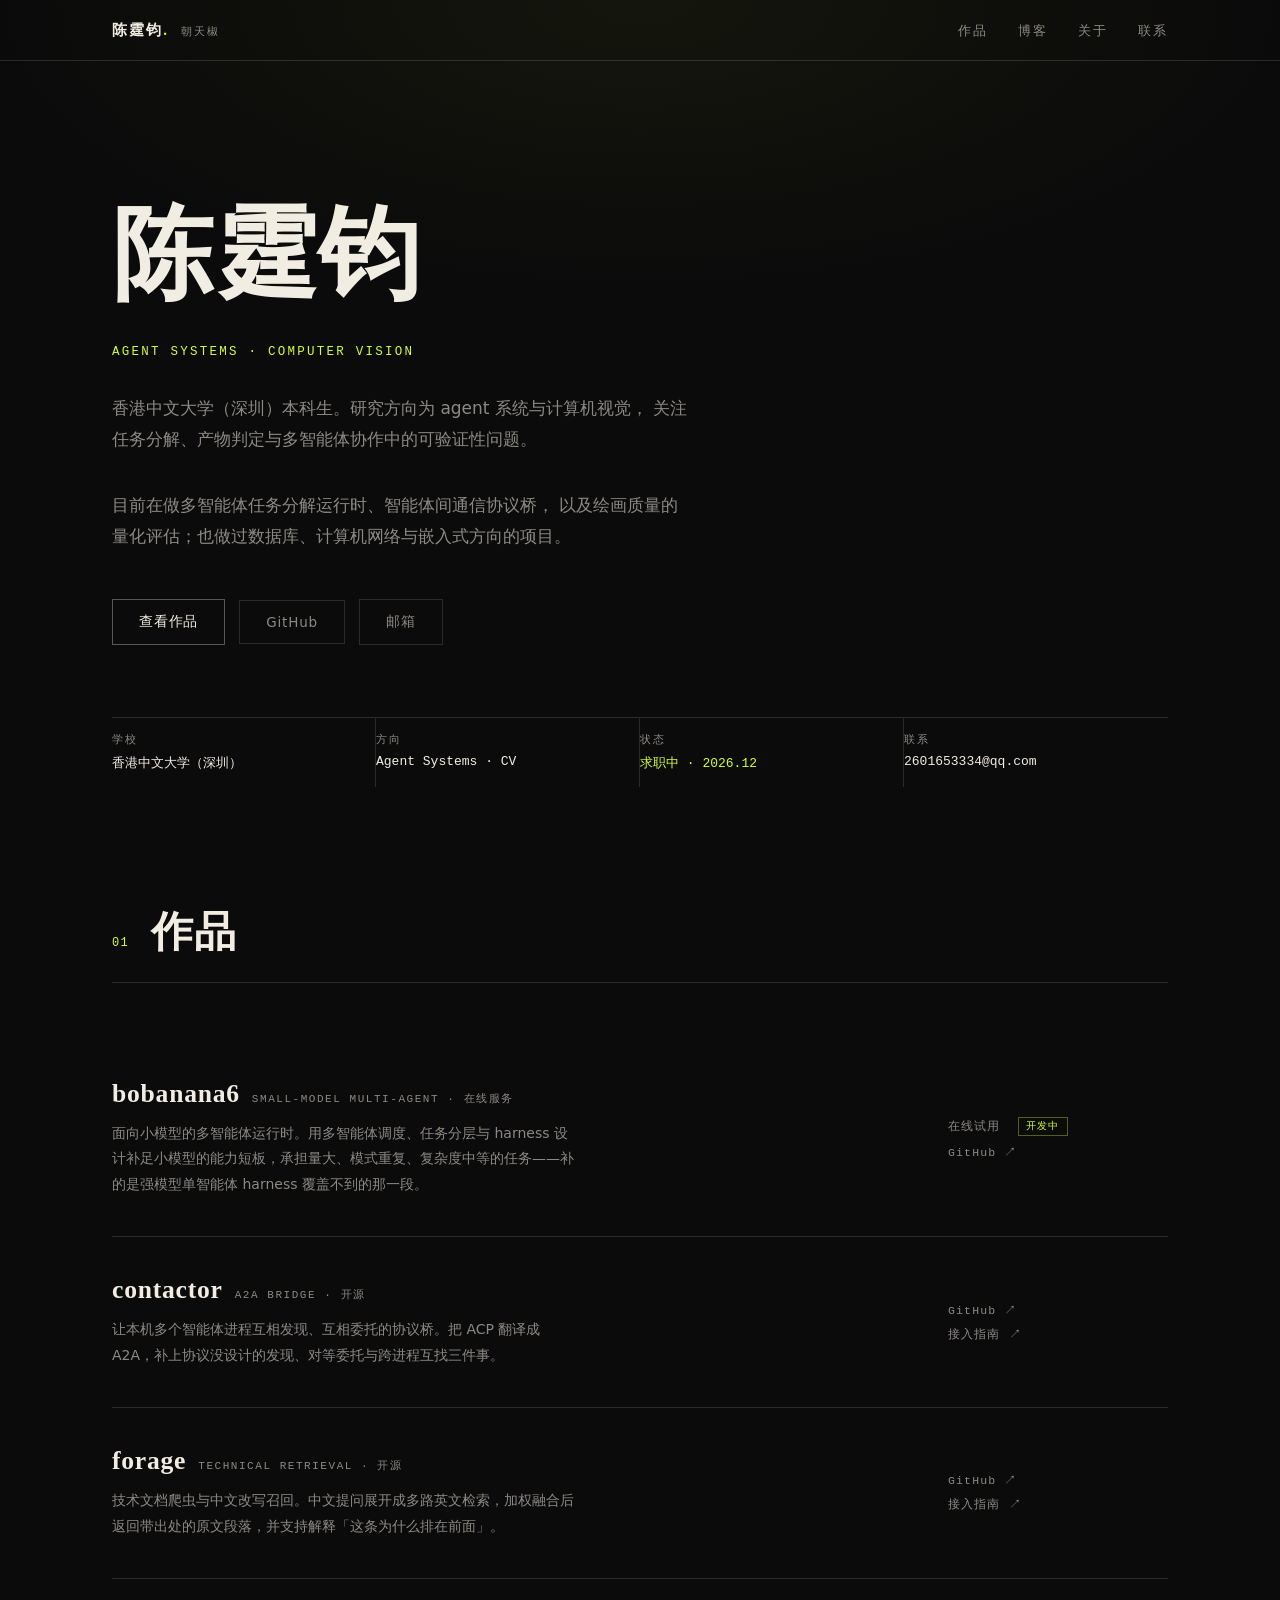
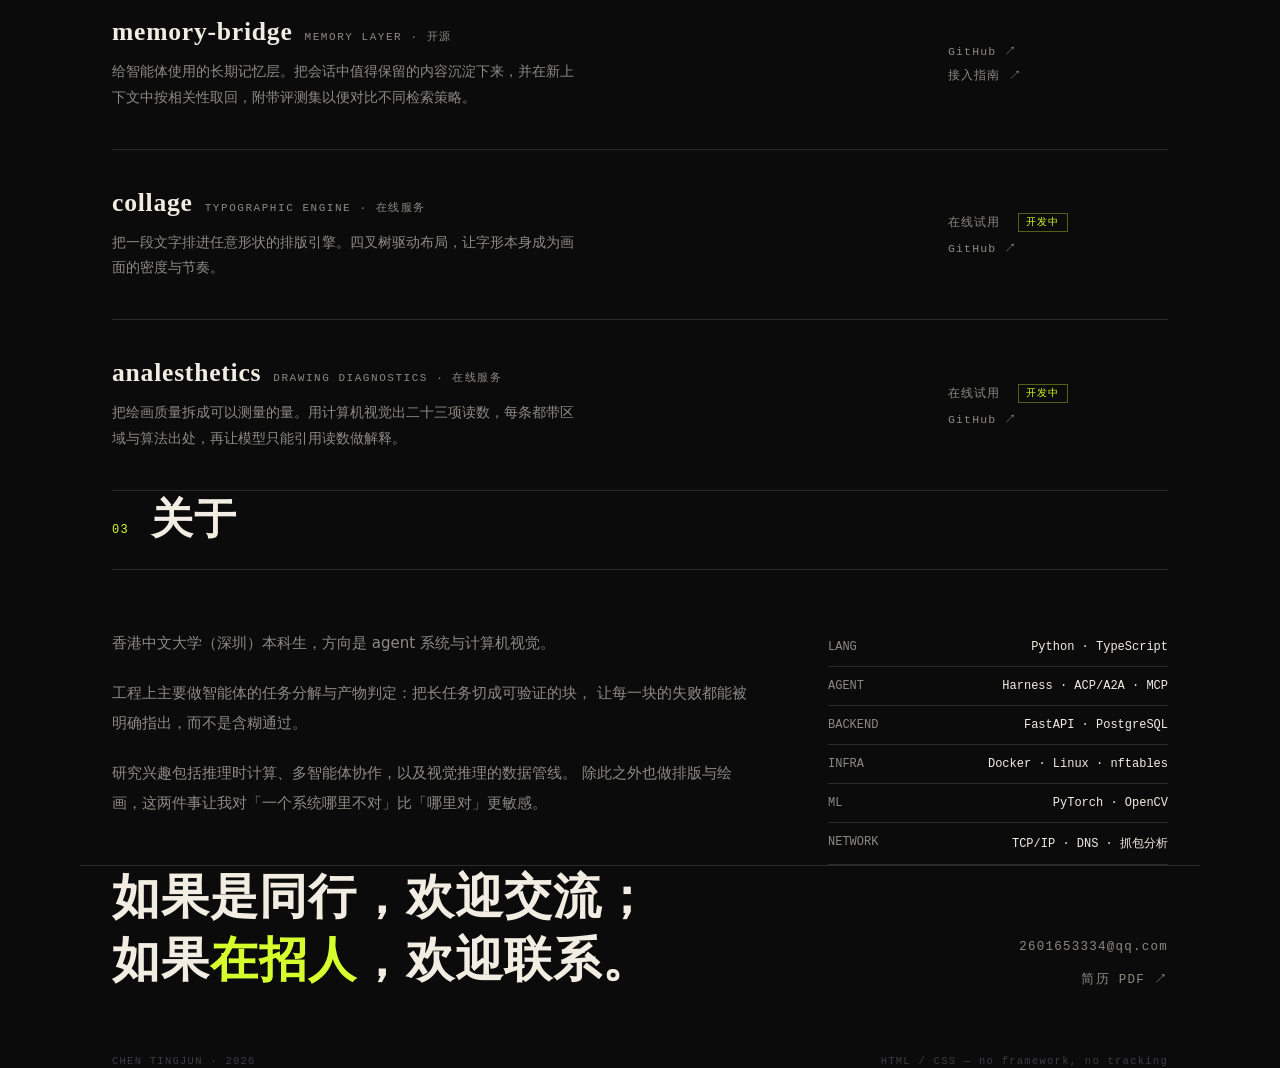
==== index.html @ 87710e42 "feat: collage and analesthetics service UIs in site style" ====
<!DOCTYPE html>
<html lang="zh-CN">
<head>
<meta charset="UTF-8">
<meta name="viewport" content="width=device-width, initial-scale=1.0">
<title>陈霆钧 — Agent Systems</title>
<meta name="description" content="把长任务切成块交给多个 agent，再逐块核对产物是否真的合格。做不到就具名失败，不静默通过。">
<meta property="og:title" content="陈霆钧 — Agent Systems">
<meta property="og:description" content="陈霆钧 — Agent Systems · Computer Vision｜香港中文大学（深圳）">
<meta property="og:type" content="website">
<style>
:root{
  --bg:#0b0b0c;
  --ink:#f2ede3;
  --dim:rgba(242,237,227,.56);
  --faint:rgba(242,237,227,.34);
  --line:rgba(242,237,227,.14);
  --acid:#d6ff2e;
  --serif:"Songti SC","Noto Serif CJK SC","Source Han Serif SC","SimSun",serif;
  --sans:"PingFang SC","HarmonyOS Sans SC","MiSans","Microsoft YaHei",system-ui,sans-serif;
  --mono:ui-monospace,"SF Mono","JetBrains Mono",Menlo,Consolas,monospace;
}
*{margin:0;padding:0;box-sizing:border-box}
html{scroll-behavior:smooth}
body{background:var(--bg);color:var(--ink);font-family:var(--sans);
     -webkit-font-smoothing:antialiased;overflow-x:hidden}
body::before{content:"";position:fixed;inset:0;pointer-events:none;z-index:99;
  background:radial-gradient(ellipse 80% 50% at 50% 0%,rgba(214,255,46,.05),transparent 70%)}
.wrap{max-width:1120px;margin:0 auto;padding:0 32px}
::selection{background:var(--acid);color:#0b0b0c}

/* ── reveal ───────────────────────────── */
.reveal{opacity:1;transform:none}
html.js .reveal{opacity:0;transform:translateY(26px);transition:opacity .9s ease,transform .9s ease}
html.js .reveal.on{opacity:1;transform:none}
.reveal.d1{transition-delay:.12s}
.reveal.d2{transition-delay:.24s}
.reveal.d3{transition-delay:.36s}

/* ── nav ──────────────────────────────── */
nav{position:sticky;top:0;z-index:50;background:rgba(11,11,12,.78);
    backdrop-filter:blur(16px);border-bottom:1px solid var(--line)}
nav .wrap{display:flex;justify-content:space-between;align-items:center;height:60px}
.brand{font-family:var(--serif);font-weight:900;font-size:15px;letter-spacing:.14em}
.brand i{font-style:normal;color:var(--acid)}
.brand small{font-family:var(--mono);font-weight:400;font-size:10.5px;
             letter-spacing:.16em;color:var(--dim);margin-left:12px}
nav ul{display:flex;gap:30px;list-style:none}
nav a{font-size:12.5px;letter-spacing:.16em;color:var(--dim);text-decoration:none;
      transition:color .25s}
nav a:hover{color:var(--ink)}

/* ── hero ─────────────────────────────── */
.hero{padding-top:15vh;padding-bottom:13vh;position:relative}
h1{font-family:var(--serif);font-weight:900;
   font-size:clamp(2.6rem,7.6vw,6rem);line-height:1.16;letter-spacing:.01em}
h1 em{font-style:normal;color:var(--acid)}
.hero-role{font-family:var(--mono);font-size:12.5px;letter-spacing:.18em;
           text-transform:uppercase;color:var(--acid);margin-top:30px}
.hero h1{font-size:clamp(3rem,8vw,6.4rem)}

h1 .mono{font-family:var(--mono);font-weight:700;letter-spacing:-.02em;font-size:.86em}
.hero-sub{margin-top:34px;max-width:34em;color:var(--dim);
          font-size:clamp(15px,1.4vw,17px);line-height:1.85}
.hero-sub code{font-family:var(--mono);color:var(--ink);font-size:.92em}
.cta-row{display:flex;gap:14px;flex-wrap:wrap;margin-top:46px;align-items:center}
.btn{display:inline-flex;align-items:center;gap:8px;padding:13px 26px;
     font-size:13.5px;letter-spacing:.06em;text-decoration:none;
     border:1px solid var(--faint);color:var(--ink);transition:all .28s}
.btn:hover{background:var(--acid);color:#0b0b0c;border-color:var(--acid)}
.btn.ghost{border-color:var(--line);color:var(--dim)}
.btn.ghost:hover{background:transparent;color:var(--ink);border-color:var(--faint)}

/* ── meta strip ───────────────────────── */
.meta{margin-top:72px;display:flex;flex-wrap:wrap;border-top:1px solid var(--line)}
.meta div{flex:1 1 140px;padding:15px 0;border-right:1px solid var(--line)}
.meta div:last-child{border-right:none}
.meta dt{font-size:10.5px;letter-spacing:.18em;color:var(--dim)}
.meta dd{font-family:var(--mono);font-size:13px;margin-top:7px;color:var(--ink)}

/* ── section ──────────────────────────── */
section{padding-top:12vh;padding-bottom:12vh}
.sec-head{display:flex;align-items:baseline;gap:22px;margin-bottom:58px;
          border-bottom:1px solid var(--line);padding-bottom:22px}
.sec-title{font-family:var(--serif);font-weight:900;
           font-size:clamp(1.7rem,3.6vw,2.6rem);letter-spacing:.03em}
.sec-idx{font-family:var(--mono);font-size:12px;color:var(--acid);letter-spacing:.1em}

/* ── work list ────────────────────────── */
.item{display:grid;grid-template-columns:1fr 220px;gap:36px;
      padding:38px 0;border-bottom:1px solid var(--line);
      text-decoration:none;color:inherit;transition:padding-left .3s,border-color .3s}
.item:hover{padding-left:14px;border-color:var(--faint)}
.item h3{font-family:var(--serif);font-weight:700;
         font-size:clamp(1.25rem,2.2vw,1.6rem);letter-spacing:.03em;margin-bottom:12px}
.item h3 small{font-family:var(--mono);font-size:11px;color:var(--dim);
               letter-spacing:.14em;margin-left:12px;font-weight:400}
.item p{font-size:14px;line-height:1.85;color:var(--dim);max-width:52ch}
.links{display:flex;flex-direction:column;gap:9px;justify-content:center}
.links a{font-family:var(--mono);font-size:11.5px;letter-spacing:.1em;
         color:var(--dim);text-decoration:none;transition:color .22s}
.links a:hover{color:var(--acid)}

/* ── method ───────────────────────────── */
.method{display:grid;grid-template-columns:repeat(3,1fr);gap:0;
        border-top:1px solid var(--line)}
.step{padding:38px 30px 38px 0;border-right:1px solid var(--line)}
.step:last-child{border-right:none}
.step-n{font-family:var(--mono);font-size:11px;color:var(--acid);
        letter-spacing:.16em;margin-bottom:18px}
.step h3{font-family:var(--serif);font-weight:700;font-size:clamp(1.1rem,1.9vw,1.4rem);
         letter-spacing:.04em;margin-bottom:12px}
.step p{font-size:13.5px;line-height:1.8;color:var(--dim)}

/* ── about ────────────────────────────── */
.about{display:grid;grid-template-columns:1fr 340px;gap:72px}
.about p{font-size:15px;line-height:2;color:var(--dim)}
.about p+p{margin-top:20px}
.about strong{color:var(--ink);font-weight:500}
.stack{list-style:none;font-family:var(--mono);font-size:12px}
.stack li{display:flex;justify-content:space-between;padding:12px 0;
          border-bottom:1px solid var(--line);color:var(--dim)}
.stack li span:last-child{color:var(--ink)}

/* ── footer ───────────────────────────── */
footer{padding-top:13vh;padding-bottom:9vh;border-top:1px solid var(--line)}
.foot{display:flex;justify-content:space-between;flex-wrap:wrap;gap:40px;align-items:flex-end}
.foot h2{font-family:var(--serif);font-weight:900;
         font-size:clamp(1.7rem,4vw,3rem);line-height:1.3;letter-spacing:.02em}
.foot h2 em{font-style:normal;color:var(--acid)}
.flinks{display:flex;flex-direction:column;gap:14px;align-items:flex-end}
.flinks a{font-family:var(--mono);font-size:12.5px;letter-spacing:.1em;color:var(--dim);
          text-decoration:none;border-bottom:1px solid transparent;padding-bottom:2px;
          transition:all .25s}
.flinks a:hover{color:var(--acid);border-color:var(--acid)}
.colophon{margin-top:64px;font-family:var(--mono);font-size:10.5px;color:#3d3d42;
          letter-spacing:.12em;display:flex;justify-content:space-between;
          flex-wrap:wrap;gap:14px}

@media(max-width:880px){
  section{padding-top:9vh;padding-bottom:9vh}
  .hero{padding-top:11vh;padding-bottom:9vh}
  .reveal{transition-duration:.55s}
  .item{grid-template-columns:1fr;gap:20px}
  .links{flex-direction:row;gap:22px}
  .method{grid-template-columns:1fr}
  .step{border-right:none;border-bottom:1px solid var(--line);padding-right:0}
  .about{grid-template-columns:1fr;gap:44px}
  .meta div{flex:1 1 100%;border-right:none;border-bottom:1px solid var(--line)}
  .foot{flex-direction:column;align-items:flex-start}
  .flinks{align-items:flex-start}
}
@media(prefers-reduced-motion:reduce){
  .reveal{opacity:1;transform:none;transition:none}
  html{scroll-behavior:auto}
}

.badge{display:inline-block;font-family:var(--mono);font-size:9.5px;
       letter-spacing:.14em;color:var(--acid);border:1px solid rgba(214,255,46,.35);
       padding:2px 7px;margin-left:9px;vertical-align:middle;white-space:nowrap}
.wipbar{border:1px solid rgba(214,255,46,.28);
        background:rgba(214,255,46,.05);
        padding:14px 20px;margin:0 auto 0;max-width:800px;
        font-family:var(--mono);font-size:11.5px;letter-spacing:.08em;
        color:rgba(242,237,227,.7);text-align:center}
.wipbar b{color:var(--acid);font-weight:400}


.item h3 a{color:inherit;text-decoration:none}
.item{cursor:pointer}
</style>
<script>document.documentElement.classList.add("js");</script>
</head>
<body>

<nav>
  <div class="wrap">
    <div class="brand">陈霆钧<i>.</i><small>朝天椒</small></div>
    <ul>
      <li><a href="#work">作品</a></li>
      
      <li><a href="blog.html">博客</a></li>
      <li><a href="#about">关于</a></li>
      <li><a href="#contact">联系</a></li>
    </ul>
  </div>
</nav>

<header class="hero wrap">
  <h1 class="reveal on">陈霆钧</h1>
  <p class="hero-role reveal d1">Agent Systems · Computer Vision</p>
  <p class="hero-sub reveal d1">
    香港中文大学（深圳）本科生。研究方向为 agent 系统与计算机视觉，
    关注任务分解、产物判定与多智能体协作中的可验证性问题。
  </p>
  <p class="hero-sub reveal d1">
    目前在做多智能体任务分解运行时、智能体间通信协议桥，
    以及绘画质量的量化评估；也做过数据库、计算机网络与嵌入式方向的项目。
  </p>
  <div class="cta-row reveal d2">
    <a class="btn" href="#work">查看作品</a>
    <a class="btn ghost" href="https://github.com/ProfYangShengXu/bobanana6">GitHub</a>
    <a class="btn ghost" href="mailto:2601653334@qq.com">邮箱</a>
  </div>
  <dl class="meta reveal d3">
    <div><dt>学校</dt><dd>香港中文大学（深圳）</dd></div>
    <div><dt>方向</dt><dd>Agent Systems · CV</dd></div>
    <div><dt>状态</dt><dd style="color:var(--acid)">求职中 · 2026.12</dd></div>
    <div><dt>联系</dt><dd>2601653334@qq.com</dd></div>
  </dl>
</header>

<section id="work" class="wrap">
  <div class="sec-head reveal">
    <span class="sec-idx">01</span>
    <h2 class="sec-title">作品</h2>
  </div>

  <div class="work">
  <div class="item reveal" data-page="bb6.html">
    <div>
      <h3><a href="bb6.html">bobanana6</a><small>SMALL-MODEL MULTI-AGENT · 在线服务</small></h3>
      <p>面向小模型的多智能体运行时。用多智能体调度、任务分层与 harness 设计补足小模型的能力短板，承担量大、模式重复、复杂度中等的任务——补的是强模型单智能体 harness 覆盖不到的那一段。</p>
    </div>
    <div class="links">
      <a href="bb6-app.html">在线试用 <span class="badge">开发中</span></a>
      <a href="https://github.com/ProfYangShengXu/bobanana6">GitHub ↗</a>
    </div>
  </div>

  <div class="item reveal" data-page="contactor.html">
    <div>
      <h3><a href="contactor.html">contactor</a><small>A2A BRIDGE · 开源</small></h3>
      <p>让本机多个智能体进程互相发现、互相委托的协议桥。把 ACP 翻译成 A2A，补上协议没设计的发现、对等委托与跨进程互找三件事。</p>
    </div>
    <div class="links">
      <a href="https://github.com/ProfYangShengXu/contactor">GitHub ↗</a>
      <a href="contactor.html">接入指南 ↗</a>
    </div>
  </div>

  <div class="item reveal" data-page="forage.html">
    <div>
      <h3><a href="forage.html">forage</a><small>TECHNICAL RETRIEVAL · 开源</small></h3>
      <p>技术文档爬虫与中文改写召回。中文提问展开成多路英文检索，加权融合后返回带出处的原文段落，并支持解释「这条为什么排在前面」。</p>
    </div>
    <div class="links">
      <a href="https://github.com/ProfYangShengXu/forage">GitHub ↗</a>
      <a href="forage.html">接入指南 ↗</a>
    </div>
  </div>

  <div class="item reveal" data-page="memory-bridge.html">
    <div>
      <h3><a href="memory-bridge.html">memory-bridge</a><small>MEMORY LAYER · 开源</small></h3>
      <p>给智能体使用的长期记忆层。把会话中值得保留的内容沉淀下来，并在新上下文中按相关性取回，附带评测集以便对比不同检索策略。</p>
    </div>
    <div class="links">
      <a href="https://github.com/ProfYangShengXu/memory-bridge">GitHub ↗</a>
      <a href="memory-bridge.html">接入指南 ↗</a>
    </div>
  </div>

  <div class="item reveal" data-page="collage.html">
    <div>
      <h3><a href="collage.html">collage</a><small>TYPOGRAPHIC ENGINE · 在线服务</small></h3>
      <p>把一段文字排进任意形状的排版引擎。四叉树驱动布局，让字形本身成为画面的密度与节奏。</p>
    </div>
    <div class="links">
      <a href="collage-app.html">在线试用 <span class="badge">开发中</span></a>
      <a href="https://github.com/ProfYangShengXu/collage">GitHub ↗</a>
    </div>
  </div>

  <div class="item reveal" data-page="analesthetics.html">
    <div>
      <h3><a href="analesthetics.html">analesthetics</a><small>DRAWING DIAGNOSTICS · 在线服务</small></h3>
      <p>把绘画质量拆成可以测量的量。用计算机视觉出二十三项读数，每条都带区域与算法出处，再让模型只能引用读数做解释。</p>
    </div>
    <div class="links">
      <a href="analesthetics-app.html">在线试用 <span class="badge">开发中</span></a>
      <a href="https://github.com/ProfYangShengXu/analesthetics">GitHub ↗</a>
    </div>
  </div>
  </div>
</section>

<section id="about" class="wrap">
  <div class="sec-head reveal">
    <span class="sec-idx">03</span>
    <h2 class="sec-title">关于</h2>
  </div>
  <div class="about">
    <div class="reveal d1">
      <p>香港中文大学（深圳）本科生，方向是 agent 系统与计算机视觉。</p>
      <p>工程上主要做智能体的任务分解与产物判定：把长任务切成可验证的块，
         让每一块的失败都能被明确指出，而不是含糊通过。</p>
      <p>研究兴趣包括推理时计算、多智能体协作，以及视觉推理的数据管线。
         除此之外也做排版与绘画，这两件事让我对「一个系统哪里不对」比「哪里对」更敏感。</p>
    </div>
    <ul class="stack reveal d2">
      <li><span>LANG</span><span>Python · TypeScript</span></li>
      <li><span>AGENT</span><span>Harness · ACP/A2A · MCP</span></li>
      <li><span>BACKEND</span><span>FastAPI · PostgreSQL</span></li>
      <li><span>INFRA</span><span>Docker · Linux · nftables</span></li>
      <li><span>ML</span><span>PyTorch · OpenCV</span></li>
      <li><span>NETWORK</span><span>TCP/IP · DNS · 抓包分析</span></li>
    </ul>
  </div>
</section>

<footer id="contact" class="wrap">
    <div class="foot reveal">
    <h2>如果是同行，欢迎交流；<br>如果<em>在招人</em>，欢迎联系。</h2>
    <div class="flinks">
      <a href="mailto:2601653334@qq.com">2601653334@qq.com</a>
      <a href="#">简历 PDF ↗</a>
    </div>
  </div>
  <div class="colophon">
    <span>CHEN TINGJUN · 2026</span>
    <span>HTML / CSS — no framework, no tracking</span>
  </div>
</footer>

<script>
(function(){
  document.documentElement.classList.add('js');
  var els=[].slice.call(document.querySelectorAll('.reveal'));
  function showAll(){ els.forEach(function(e){e.classList.add('on')}); }
  if(!('IntersectionObserver' in window)){ showAll(); return; }
  var io=new IntersectionObserver(function(en){
    en.forEach(function(e){ if(e.isIntersecting){ e.target.classList.add('on'); io.unobserve(e.target);} });
  },{threshold:0.05,rootMargin:'0px 0px -2% 0px'});
  els.forEach(function(e){ io.observe(e) });
  setTimeout(showAll, 1500);
})();
</script>


<script>
document.querySelectorAll('.item[data-page]').forEach(function(el){
  el.addEventListener('click', function(ev){
    if(ev.target.closest('a')) return;      // 点到卡片里的链接时，走链接自己
    location.href = el.dataset.page;
  });
});
</script>

</body>
</html>
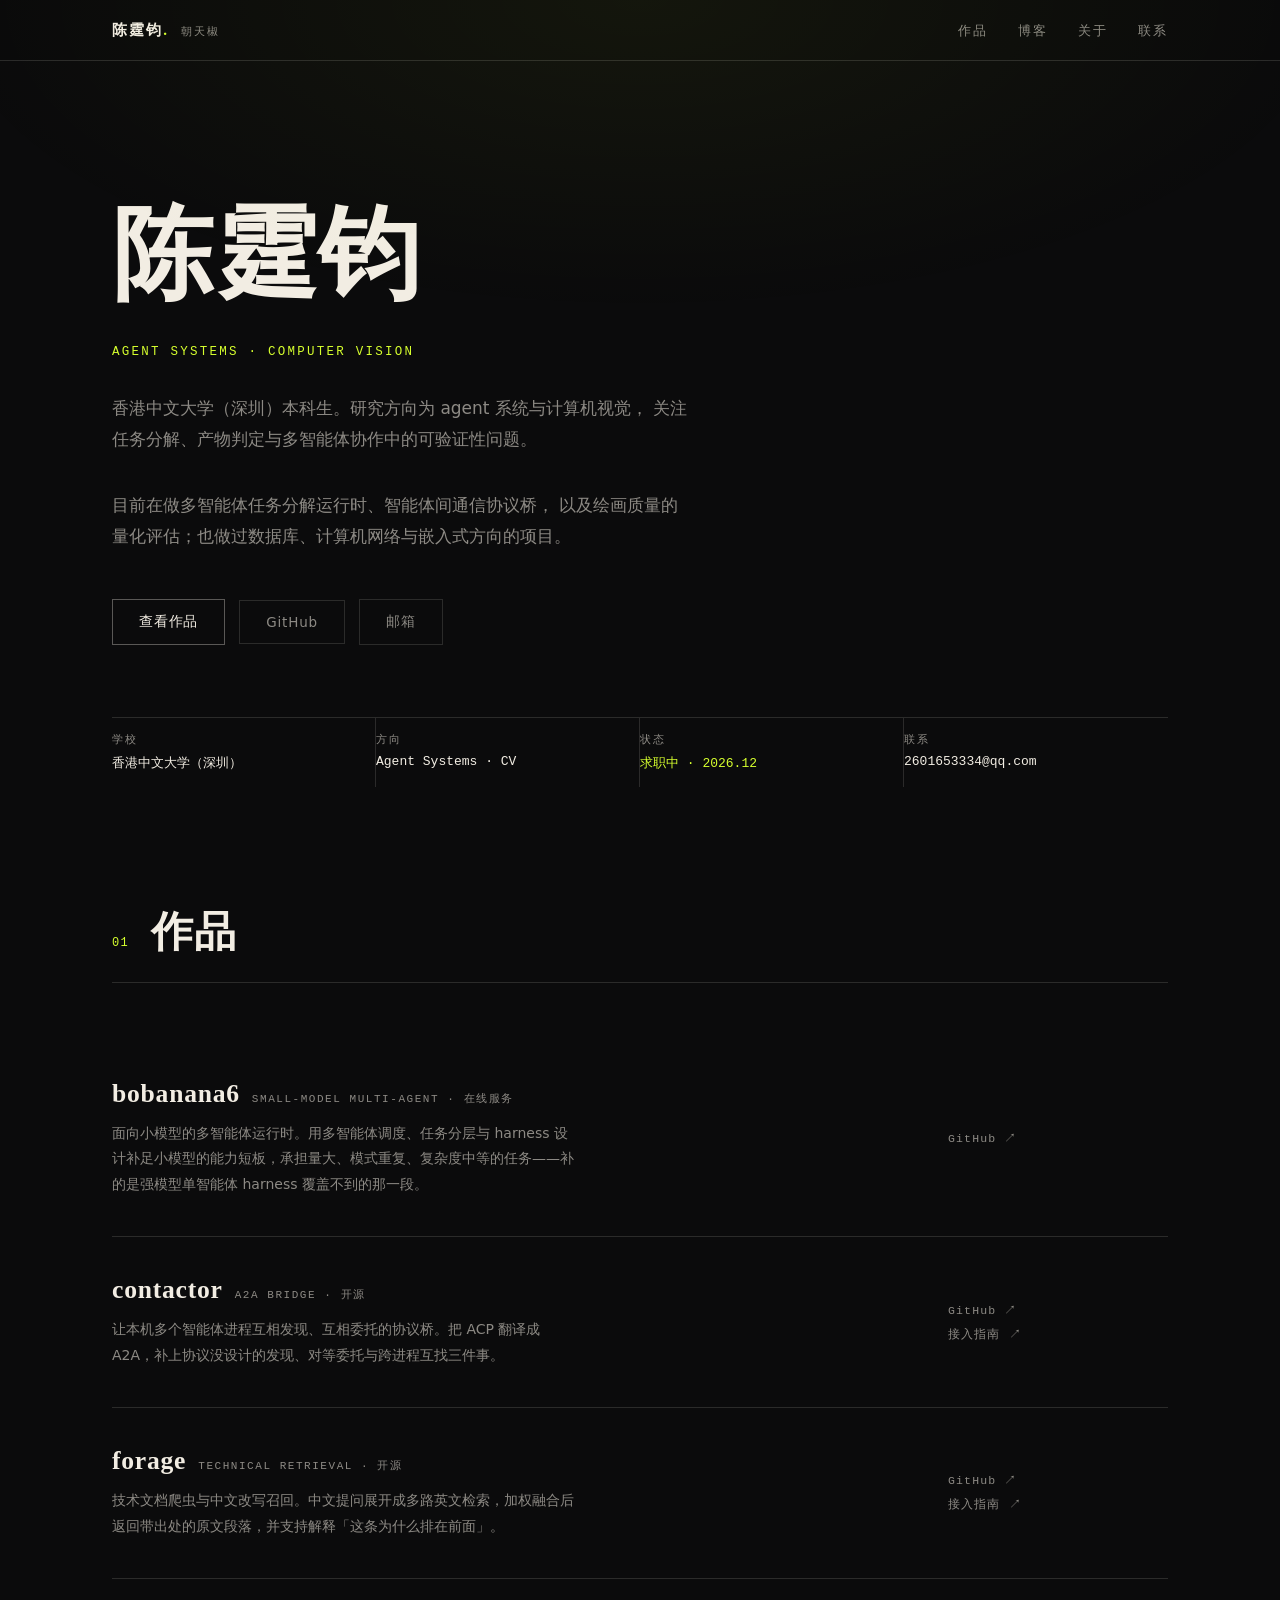
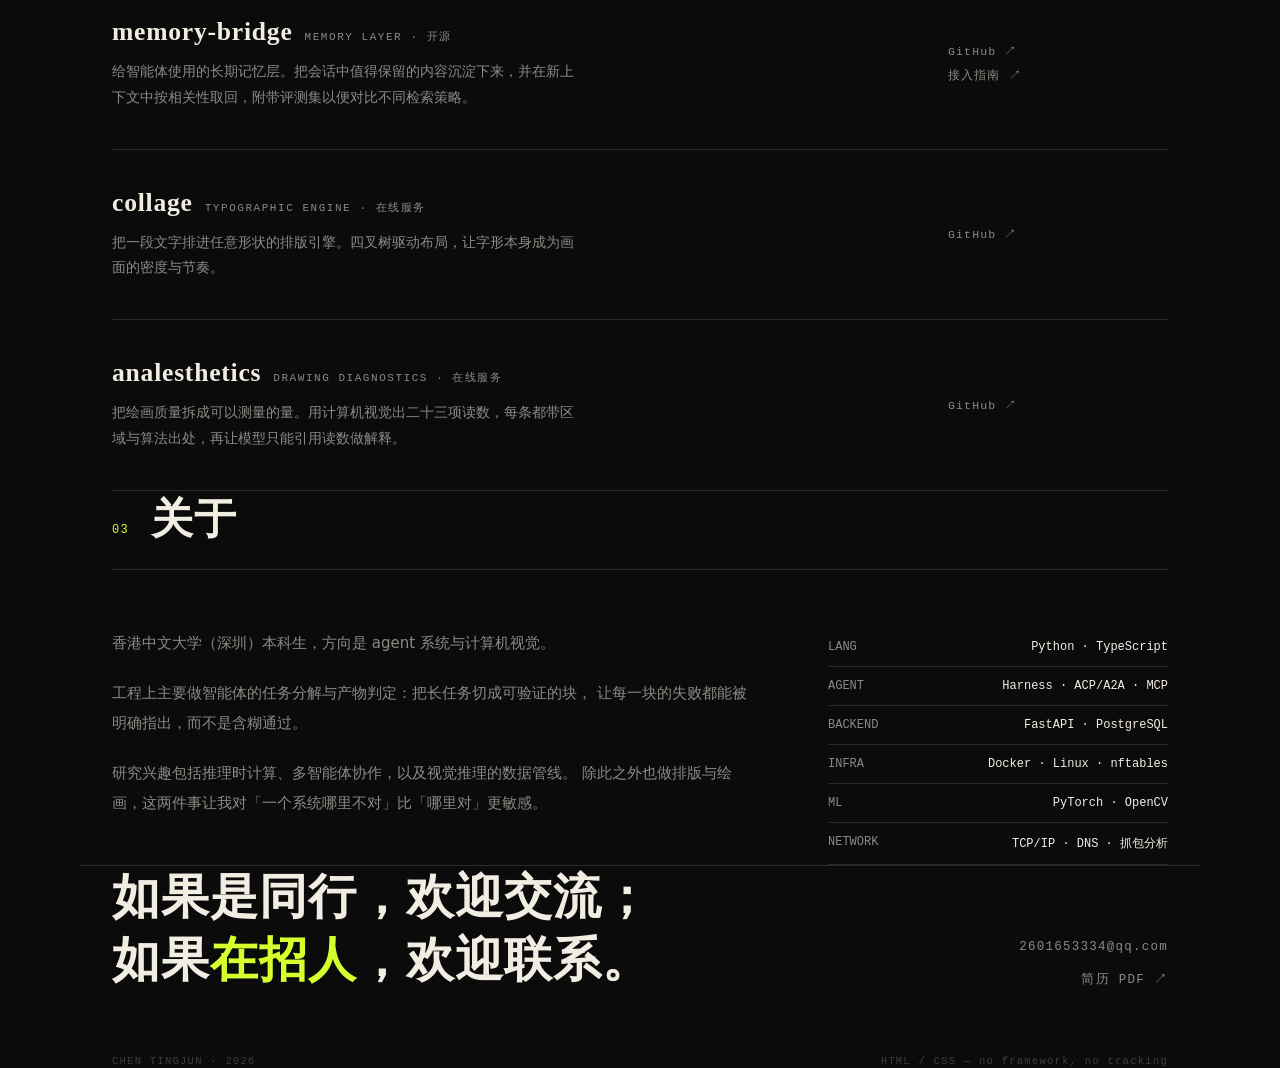
==== commit 5c6a7d62: "revert: no service behind them -> pull all mock service pages from live" ====
--- a/index.html
+++ b/index.html
@@ -223,7 +223,7 @@
       <p>面向小模型的多智能体运行时。用多智能体调度、任务分层与 harness 设计补足小模型的能力短板，承担量大、模式重复、复杂度中等的任务——补的是强模型单智能体 harness 覆盖不到的那一段。</p>
     </div>
     <div class="links">
-      <a href="bb6-app.html">在线试用 <span class="badge">开发中</span></a>
+      
       <a href="https://github.com/ProfYangShengXu/bobanana6">GitHub ↗</a>
     </div>
   </div>
@@ -267,7 +267,7 @@
       <p>把一段文字排进任意形状的排版引擎。四叉树驱动布局，让字形本身成为画面的密度与节奏。</p>
     </div>
     <div class="links">
-      <a href="collage-app.html">在线试用 <span class="badge">开发中</span></a>
+      
       <a href="https://github.com/ProfYangShengXu/collage">GitHub ↗</a>
     </div>
   </div>
@@ -278,7 +278,7 @@
       <p>把绘画质量拆成可以测量的量。用计算机视觉出二十三项读数，每条都带区域与算法出处，再让模型只能引用读数做解释。</p>
     </div>
     <div class="links">
-      <a href="analesthetics-app.html">在线试用 <span class="badge">开发中</span></a>
+      
       <a href="https://github.com/ProfYangShengXu/analesthetics">GitHub ↗</a>
     </div>
   </div>
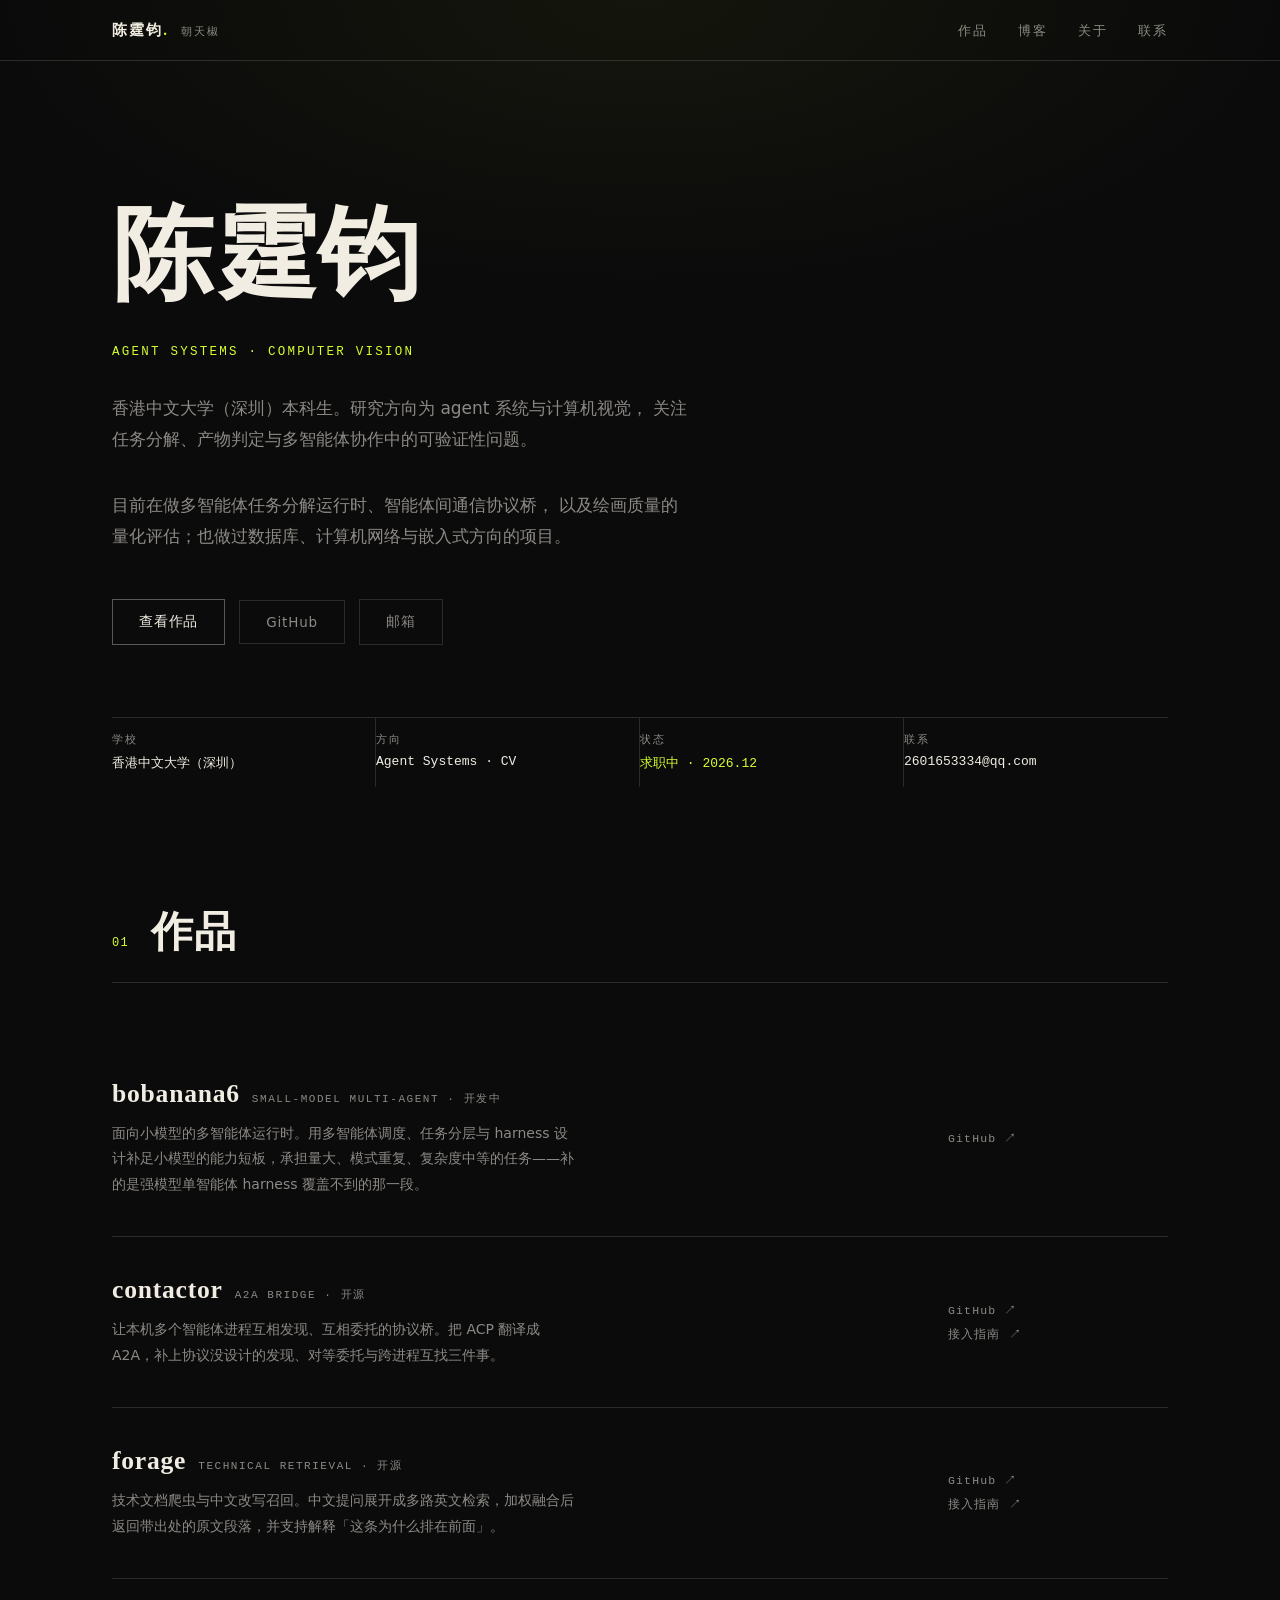
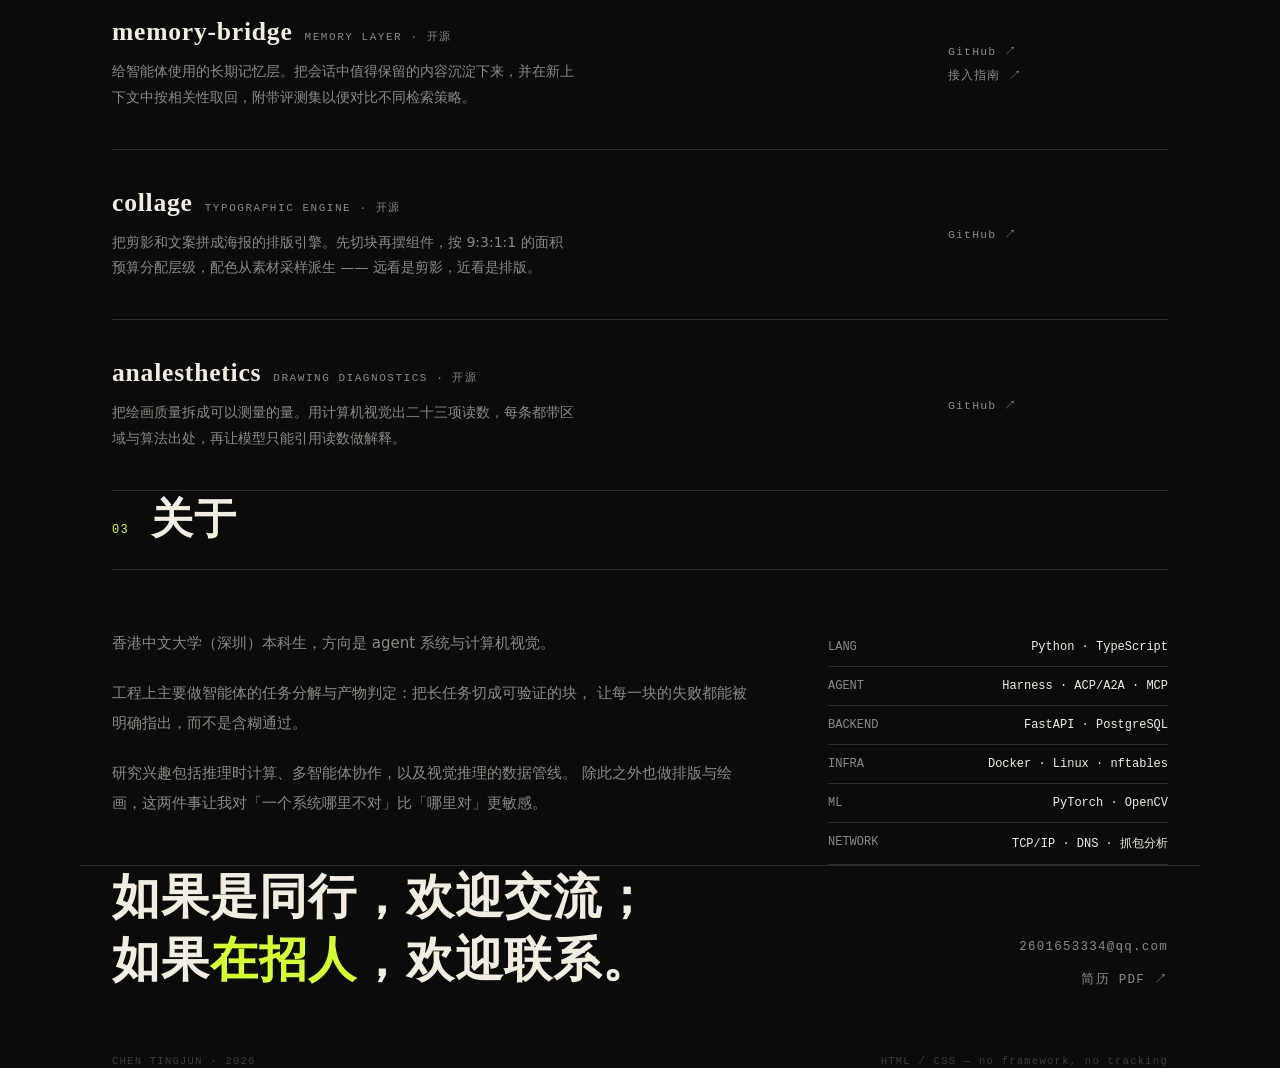
==== commit f0f787b2: "fix(collage): rewrite from actual repo; real outputs; drop false 'online service' claims" ====
--- a/index.html
+++ b/index.html
@@ -219,7 +219,7 @@
   <div class="work">
   <div class="item reveal" data-page="bb6.html">
     <div>
-      <h3><a href="bb6.html">bobanana6</a><small>SMALL-MODEL MULTI-AGENT · 在线服务</small></h3>
+      <h3><a href="bb6.html">bobanana6</a><small>SMALL-MODEL MULTI-AGENT · 开发中</small></h3>
       <p>面向小模型的多智能体运行时。用多智能体调度、任务分层与 harness 设计补足小模型的能力短板，承担量大、模式重复、复杂度中等的任务——补的是强模型单智能体 harness 覆盖不到的那一段。</p>
     </div>
     <div class="links">
@@ -263,8 +263,8 @@
 
   <div class="item reveal" data-page="collage.html">
     <div>
-      <h3><a href="collage.html">collage</a><small>TYPOGRAPHIC ENGINE · 在线服务</small></h3>
-      <p>把一段文字排进任意形状的排版引擎。四叉树驱动布局，让字形本身成为画面的密度与节奏。</p>
+      <h3><a href="collage.html">collage</a><small>TYPOGRAPHIC ENGINE · 开源</small></h3>
+      <p>把剪影和文案拼成海报的排版引擎。先切块再摆组件，按 9:3:1:1 的面积预算分配层级，配色从素材采样派生 —— 远看是剪影，近看是排版。</p>
     </div>
     <div class="links">
       
@@ -274,7 +274,7 @@
 
   <div class="item reveal" data-page="analesthetics.html">
     <div>
-      <h3><a href="analesthetics.html">analesthetics</a><small>DRAWING DIAGNOSTICS · 在线服务</small></h3>
+      <h3><a href="analesthetics.html">analesthetics</a><small>DRAWING DIAGNOSTICS · 开源</small></h3>
       <p>把绘画质量拆成可以测量的量。用计算机视觉出二十三项读数，每条都带区域与算法出处，再让模型只能引用读数做解释。</p>
     </div>
     <div class="links">
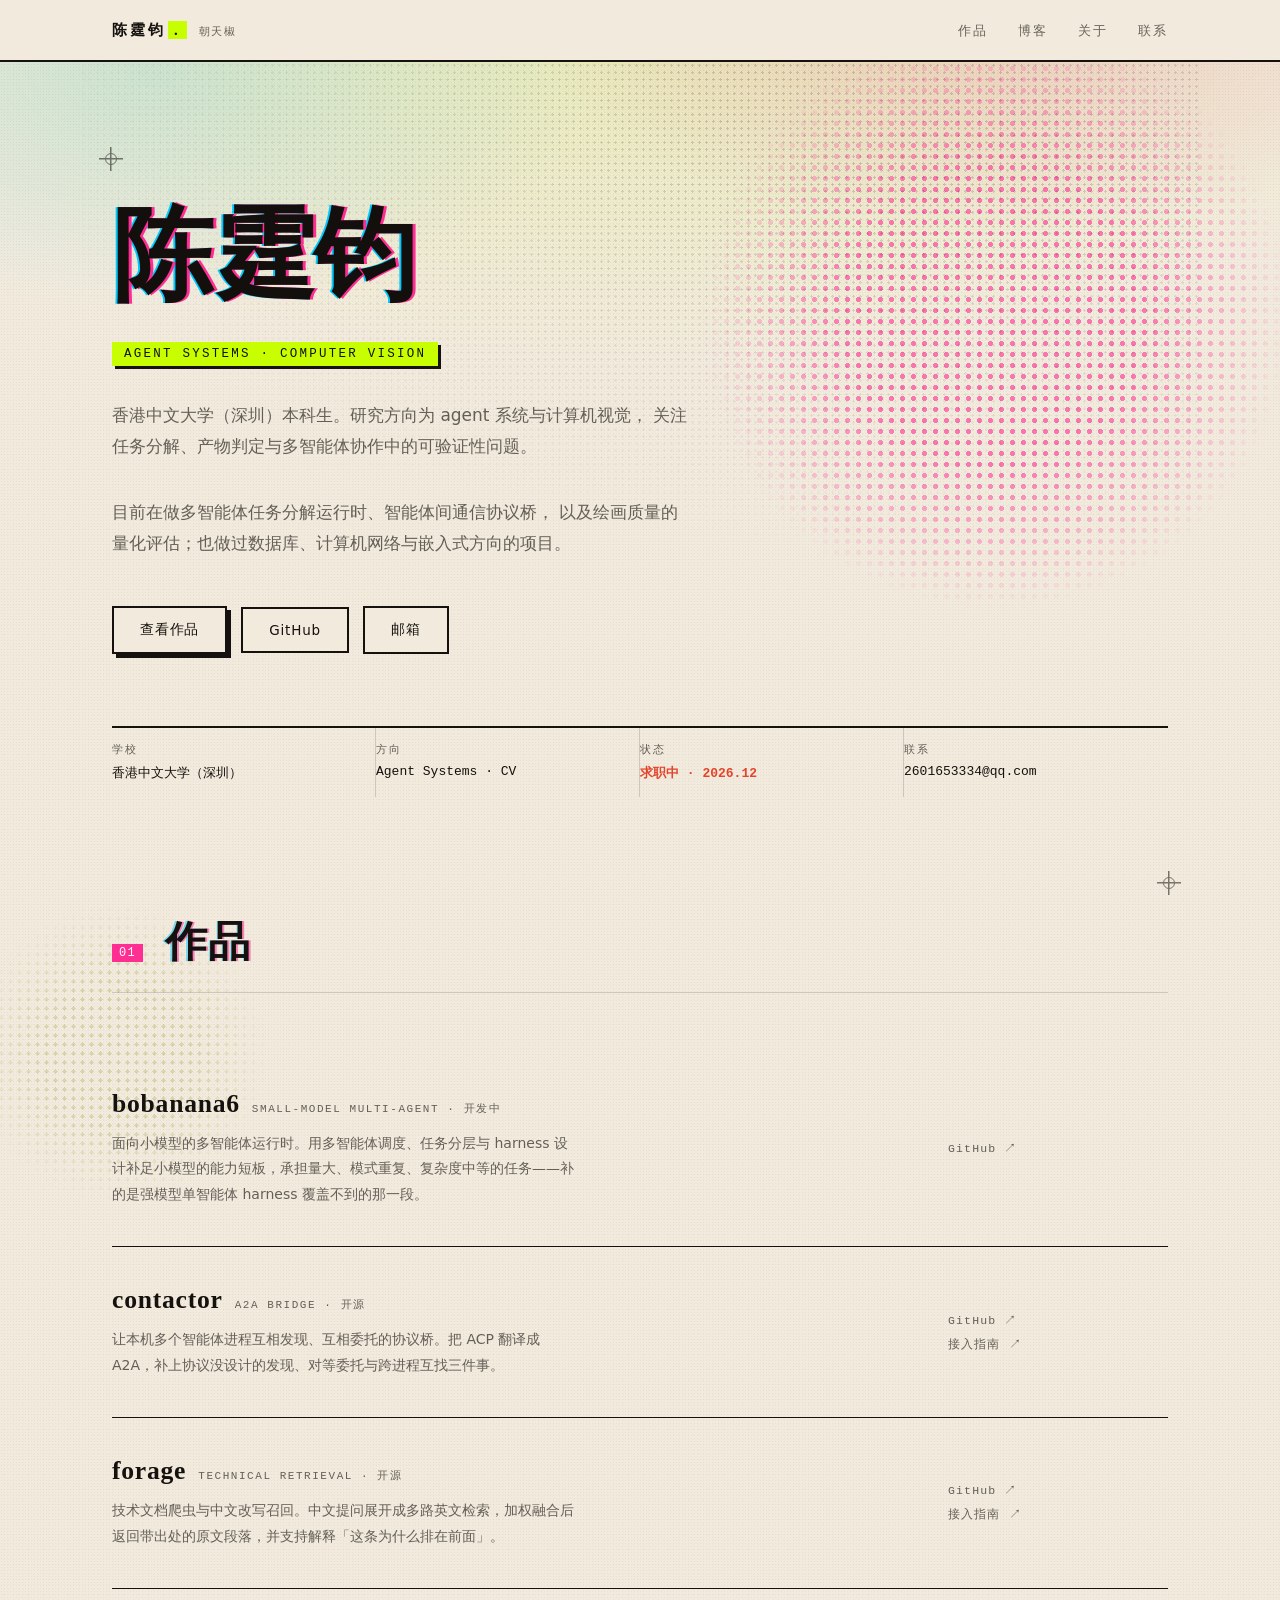
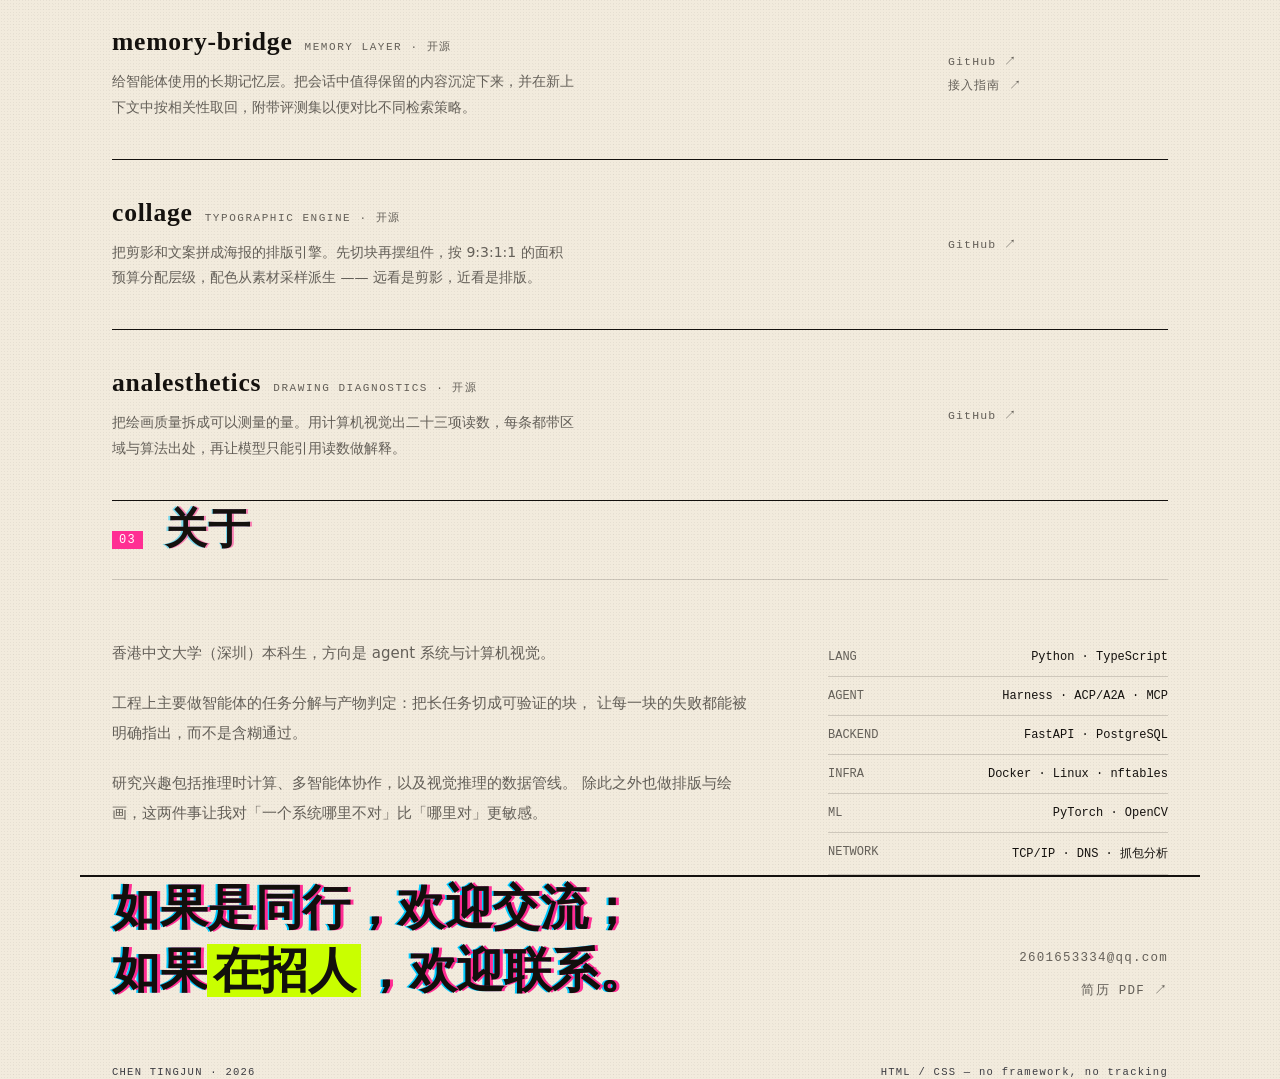
==== commit 89ced3f2: "feat(visual): 酸性印刷层 — 纸色底 / 半调网点 / 套印错位 / 硬投影" ====
--- a/index.html
+++ b/index.html
@@ -169,6 +169,7 @@
 .item h3 a{color:inherit;text-decoration:none}
 .item{cursor:pointer}
 </style>
+<link rel="stylesheet" href="assets/print.css">
 <script>document.documentElement.classList.add("js");</script>
 </head>
 <body>
@@ -187,6 +188,9 @@
 </nav>
 
 <header class="hero wrap">
+  <div class="halftone"></div>
+  <span class="regmark tl"></span>
+  <span class="regmark br"></span>
   <h1 class="reveal on">陈霆钧</h1>
   <p class="hero-role reveal d1">Agent Systems · Computer Vision</p>
   <p class="hero-sub reveal d1">
--- a/assets/print.css
+++ b/assets/print.css
@@ -0,0 +1,163 @@
+/* ─────────────────────────────────────────────────────────────
+   print.css — 酸性印刷层（risograph / halftone）
+   叠在原有内联样式之上：只覆盖观感，不动结构。
+   ───────────────────────────────────────────────────────────── */
+:root{
+  --bg:#F2EBDD;
+  --paper:#F2EBDD;
+  --ink:#14110E;
+  --dim:rgba(20,17,14,.64);
+  --faint:rgba(20,17,14,.30);
+  --line:rgba(20,17,14,.16);
+  --acid:#5C6B00;        /* 纸上文字用：可读 */
+  --acid-bright:#C8FF00; /* 只做底色，不做文字色 */
+  --magenta:#FF2E93;
+  --cyan:#00C8FF;
+  --red:#E4442B;
+}
+
+html{background:var(--paper)}
+body{
+  background:var(--paper);
+  color:var(--ink);
+  /* 纸纹：极细颗粒，只在本层，不盖内容 */
+  background-image:
+    radial-gradient(rgba(20,17,14,.055) .6px, transparent .7px),
+    radial-gradient(rgba(20,17,14,.04) .6px, transparent .7px);
+  background-size:3px 3px, 5px 5px;
+  background-position:0 0, 1px 2px;
+}
+
+/* 原有顶部酸色光晕 → 改成纸上的脏色晕 + 半调网点 */
+body::before{
+  background:
+    radial-gradient(ellipse 60% 42% at 78% 0%, rgba(255,46,147,.16), transparent 62%),
+    radial-gradient(ellipse 52% 40% at 12% 8%, rgba(0,200,255,.14), transparent 66%),
+    radial-gradient(ellipse 90% 55% at 50% 0%, rgba(200,255,0,.18), transparent 72%);
+  mix-blend-mode:multiply;
+  z-index:0;
+}
+
+/* 半调网点层：给任意容器加 .halftone */
+.halftone{
+  position:absolute; inset:0; pointer-events:none; z-index:0;
+  background-image:radial-gradient(var(--ink) 1.15px, transparent 1.35px);
+  background-size:7px 7px;
+  opacity:.17;
+  mix-blend-mode:multiply;
+  -webkit-mask-image:radial-gradient(120% 78% at 72% 6%, #000 12%, transparent 68%);
+          mask-image:radial-gradient(120% 78% at 72% 6%, #000 12%, transparent 68%);
+}
+.hero > *:not(.halftone):not(.regmark){position:relative;z-index:1}
+.halftone.pink{background-image:radial-gradient(var(--magenta) 1.2px, transparent 1.4px);opacity:.30}
+.halftone.cyan{background-image:radial-gradient(var(--cyan) 1.2px, transparent 1.4px);opacity:.30}
+
+/* 内容压在半调之上 */
+.wrap, main, footer{position:relative; z-index:1}
+
+/* ── 导航：纸面 + 硬线，不要毛玻璃 ───────────────────────── */
+nav{
+  background:var(--paper);
+  backdrop-filter:none;
+  border-bottom:2px solid var(--ink);
+}
+.brand{letter-spacing:.2em}
+.brand i{color:var(--ink);background:var(--acid-bright);padding:1px 6px;margin-left:2px}
+nav a{color:var(--ink);opacity:.62}
+nav a:hover{opacity:1;text-decoration:underline;text-decoration-thickness:2px;text-underline-offset:5px}
+
+/* ── 标题：套印错位（magenta / cyan 各偏 2px） ───────────── */
+h1, .foot h2{
+  text-shadow:3px 0 var(--magenta), -2px 0 var(--cyan);
+  filter:contrast(1.02);
+  letter-spacing:-.01em;
+}
+h1,h2,h3{color:var(--ink)}
+.ov h3,.ov h4{color:var(--ink)}
+.sec-title{text-shadow:2px 0 rgba(255,46,147,.55), -1.5px 0 rgba(0,200,255,.5)}
+h1 em, .foot h2 em{color:var(--ink);background:var(--acid-bright);padding:0 .12em;text-shadow:none}
+/* 纸上不能直接用酸色写字：改成墨字 + 酸底 */
+.hero-role{display:inline-block;color:var(--ink)!important;background:var(--acid-bright);
+  padding:5px 12px;margin-top:26px;box-shadow:3px 3px 0 var(--ink)}
+.meta dd[style*="acid"]{color:var(--red)!important;font-weight:600}
+.sec-idx{color:var(--ink);background:var(--magenta);padding:2px 7px;color:#fff}
+.wipbar{border:2px solid var(--ink);background:rgba(200,255,0,.45);color:var(--ink)}
+.wipbar b{color:var(--red);font-weight:600}
+h1 .mono{font-family:var(--mono)}
+
+/* ── 按钮：硬投影，像盖章 ─────────────────────────────── */
+.btn{
+  background:var(--paper);
+  border:2px solid var(--ink);
+  box-shadow:4px 4px 0 var(--ink);
+  border-radius:0;
+  color:var(--ink);
+  transition:transform .12s ease, box-shadow .12s ease, background .12s ease;
+}
+.btn:hover{background:var(--acid-bright);color:var(--ink);border-color:var(--ink);
+  transform:translate(2px,2px);box-shadow:2px 2px 0 var(--ink)}
+.btn.ghost{border-color:var(--ink);color:var(--ink);box-shadow:none}
+.btn.ghost:hover{background:var(--paper);box-shadow:2px 2px 0 var(--ink)}
+
+/* ── meta / 列表：细线改粗线，强调印刷感 ───────────────── */
+.meta{border-top:2px solid var(--ink)}
+.meta div{border-right:1px solid var(--line)}
+.item{border-bottom:1px solid var(--ink)}
+.item:hover{padding-left:14px;background:rgba(200,255,0,.20)}
+.step{border-right:1px solid var(--ink)}
+.method{border-top:2px solid var(--ink)}
+footer{border-top:2px solid var(--ink)}
+.stack li{border-bottom:1px solid var(--line)}
+
+/* ── 装饰：胶带条 / 套准十字 ───────────────────────────── */
+.tape{
+  display:inline-block; padding:6px 14px;
+  background:var(--acid); color:var(--ink);
+  font-family:var(--mono); font-size:11px; letter-spacing:.18em;
+  transform:rotate(-2.4deg);
+  box-shadow:3px 3px 0 rgba(20,17,14,.85);
+}
+.regmark{
+  position:absolute; width:26px; height:26px; opacity:.55; z-index:2;
+  background:
+    linear-gradient(var(--ink),var(--ink)) center/1.5px 100% no-repeat,
+    linear-gradient(var(--ink),var(--ink)) center/100% 1.5px no-repeat;
+  border:1.5px solid transparent; border-radius:50%;
+}
+.regmark::after{content:"";position:absolute;inset:6px;border:1.5px solid var(--ink);border-radius:50%}
+.regmark.tl{top:84px;left:18px}
+.regmark.br{bottom:18px;right:18px}
+
+/* ── 图片：半调处理（灰度 + 网点 + 乘色） ───────────────── */
+.print-img{position:relative;overflow:hidden;border:2px solid var(--ink)}
+.print-img img{display:block;width:100%;filter:grayscale(1) contrast(1.25)}
+.print-img::after{
+  content:"";position:absolute;inset:0;pointer-events:none;
+  background-image:radial-gradient(#14110e 1.1px, transparent 1.3px);
+  background-size:5px 5px;opacity:.42;mix-blend-mode:screen;
+}
+
+/* ── 半调圆盘：品红大圆 + 酸色小圆 ─────────────────────── */
+.hero::after{
+  content:"";position:absolute;z-index:0;pointer-events:none;
+  right:-8vw;top:-6vh;width:48vw;height:48vw;border-radius:50%;
+  background-image:radial-gradient(#FF2E93 2.4px, transparent 2.55px);
+  background-size:11px 11px;
+  opacity:.62;mix-blend-mode:multiply;
+  -webkit-mask-image:radial-gradient(circle at 50% 50%, #000 34%, transparent 68%);
+          mask-image:radial-gradient(circle at 50% 50%, #000 34%, transparent 68%);
+}
+.hero::before{
+  content:"";position:absolute;z-index:0;pointer-events:none;
+  left:-10vw;bottom:-34vh;width:26vw;height:26vw;border-radius:50%;
+  background-image:radial-gradient(#7a8c00 2px, transparent 2.2px);
+  background-size:9px 9px;
+  opacity:.22;mix-blend-mode:multiply;
+  -webkit-mask-image:radial-gradient(circle at 50% 50%, #000 30%, transparent 64%);
+          mask-image:radial-gradient(circle at 50% 50%, #000 30%, transparent 64%);
+}
+
+@media (prefers-reduced-motion:reduce){
+  html{scroll-behavior:auto}
+  html.js .reveal{transition:none;opacity:1;transform:none}
+}
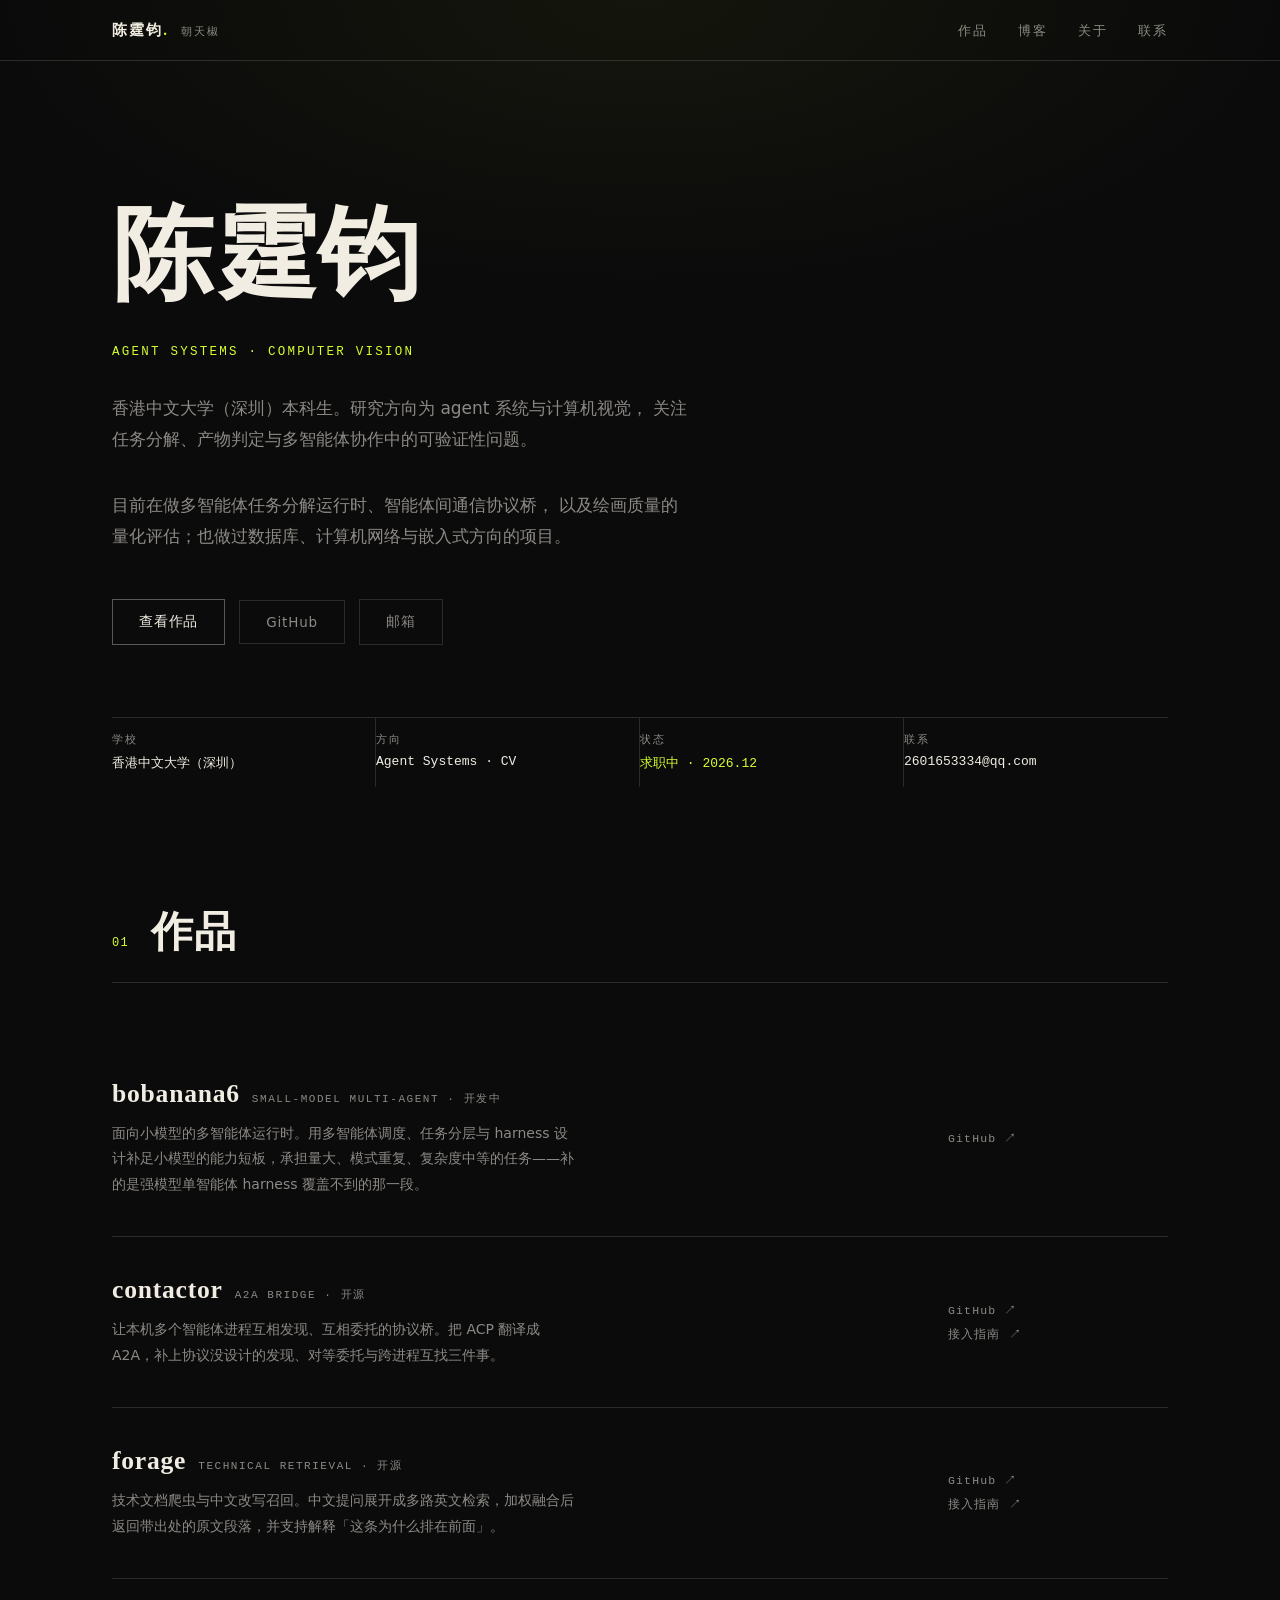
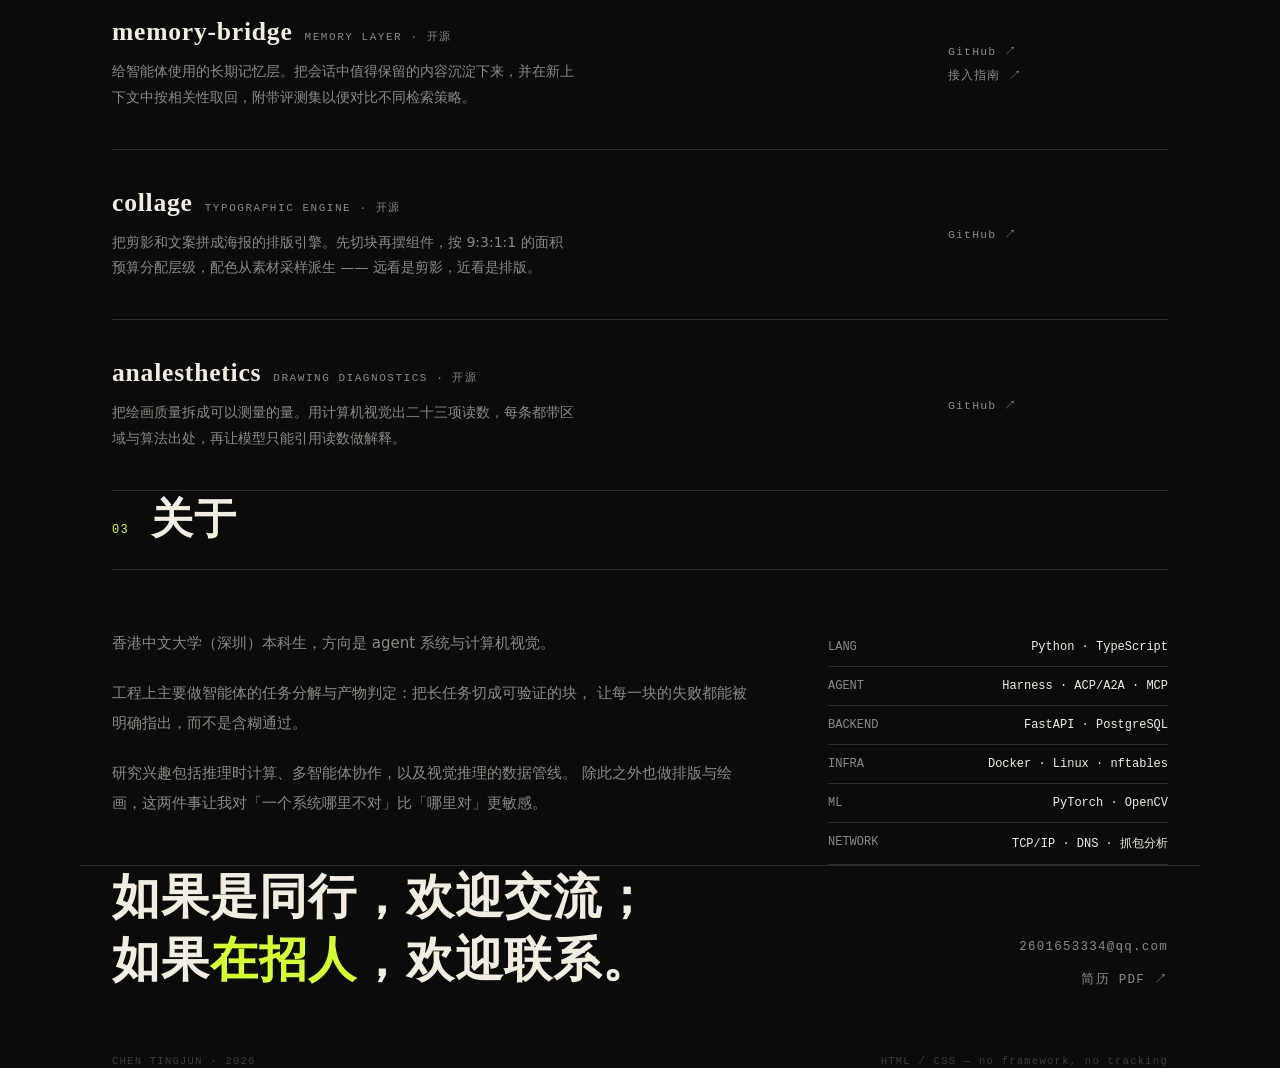
==== commit 6ad9a765: "Revert "feat(visual): 酸性印刷层 — 纸色底 / 半调网点 / 套印错位 / 硬投影" This reverts commit 89ced3f2571bb3804689066b1" ====
--- a/index.html
+++ b/index.html
@@ -169,7 +169,6 @@
 .item h3 a{color:inherit;text-decoration:none}
 .item{cursor:pointer}
 </style>
-<link rel="stylesheet" href="assets/print.css">
 <script>document.documentElement.classList.add("js");</script>
 </head>
 <body>
@@ -188,9 +187,6 @@
 </nav>
 
 <header class="hero wrap">
-  <div class="halftone"></div>
-  <span class="regmark tl"></span>
-  <span class="regmark br"></span>
   <h1 class="reveal on">陈霆钧</h1>
   <p class="hero-role reveal d1">Agent Systems · Computer Vision</p>
   <p class="hero-sub reveal d1">
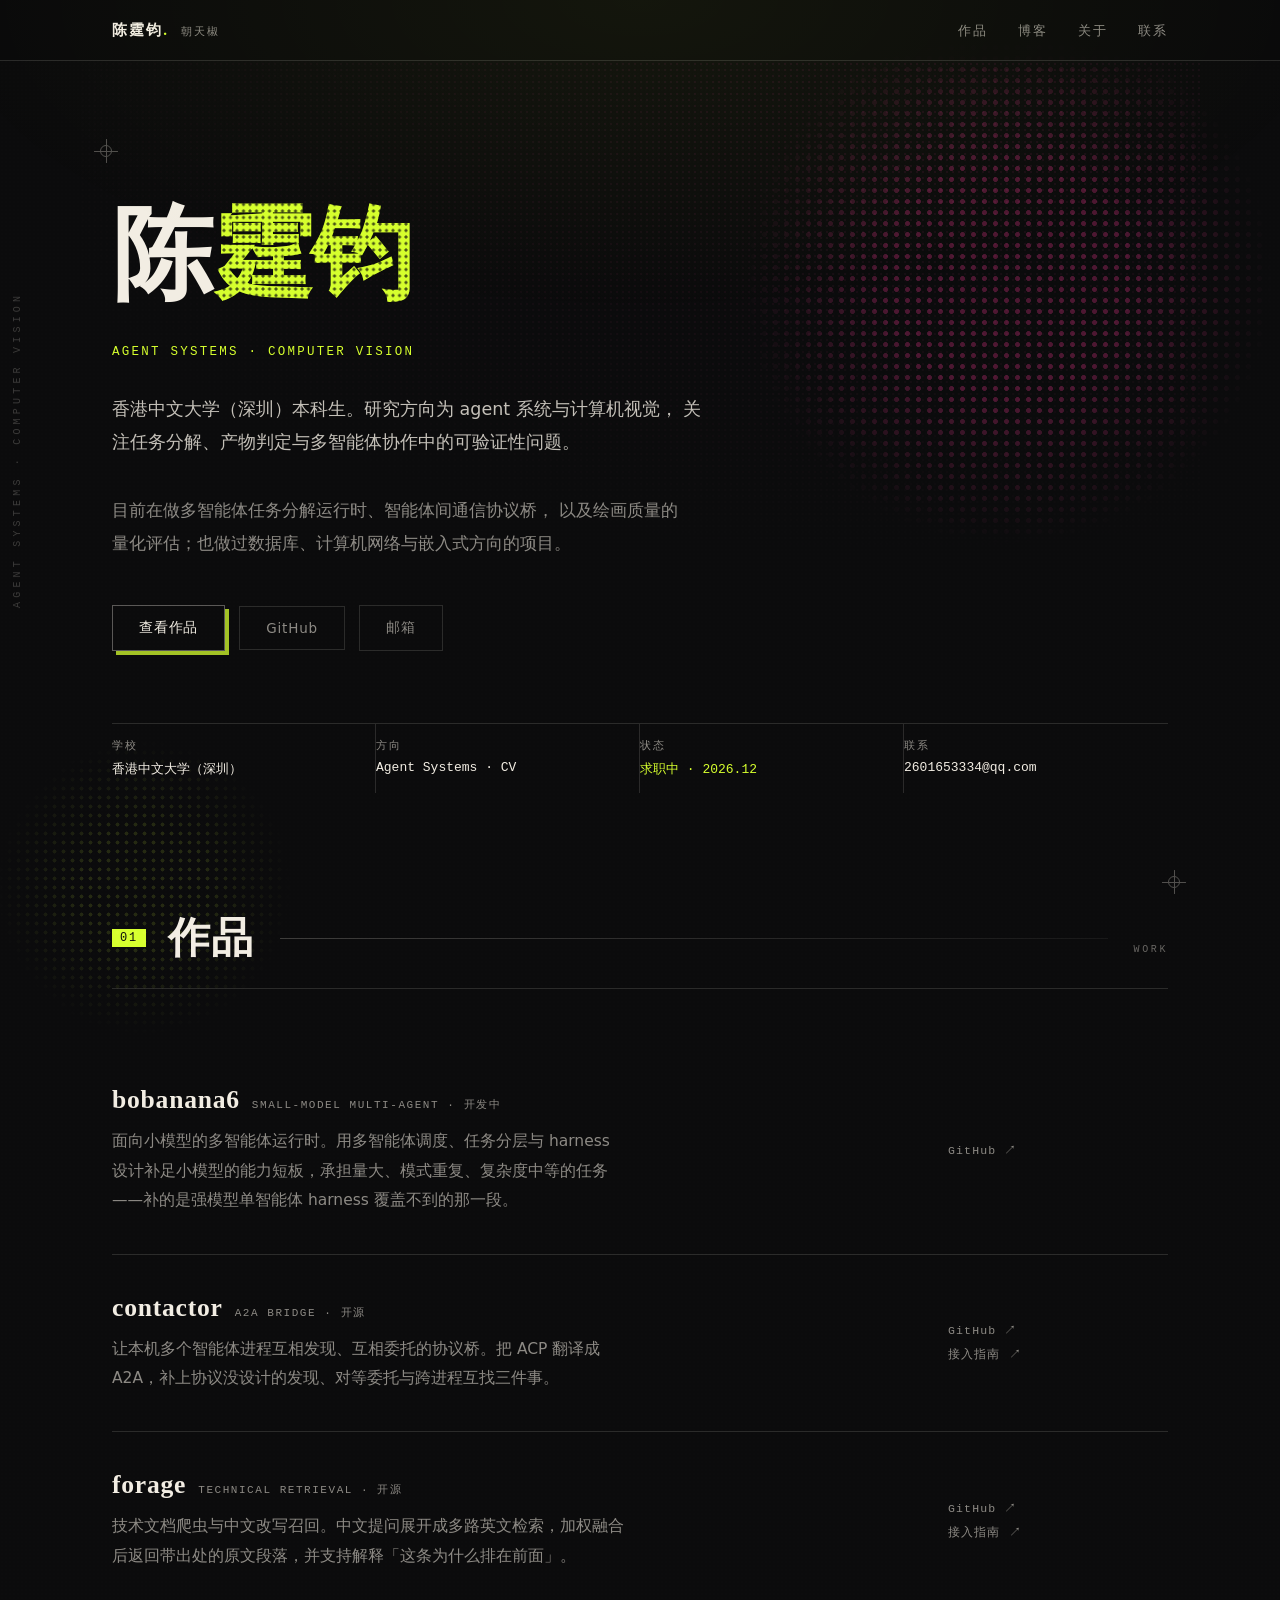
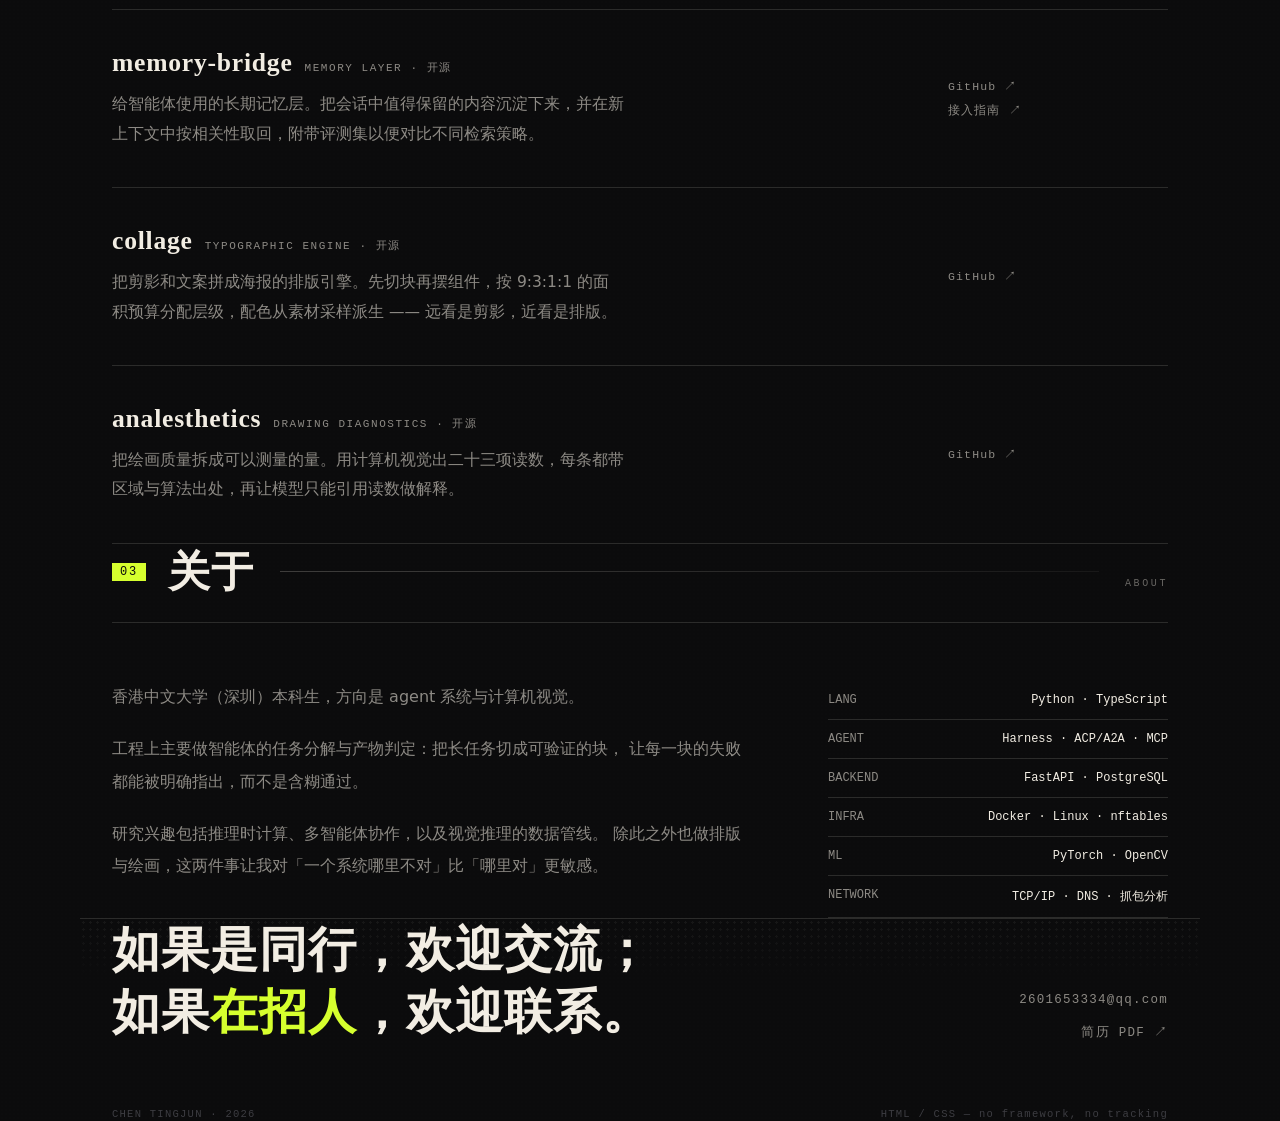
==== commit a8a7d810: "feat(type): 半调字 + 竖排书脊 + 页眉式章节条，正文字阶上调（暗底保持）" ====
--- a/index.html
+++ b/index.html
@@ -170,6 +170,7 @@
 .item{cursor:pointer}
 </style>
 <script>document.documentElement.classList.add("js");</script>
+<link rel="stylesheet" href="assets/print.css">
 </head>
 <body>
 
@@ -186,8 +187,13 @@
   </div>
 </nav>
 
+<div class="rail" aria-hidden="true">AGENT SYSTEMS · COMPUTER VISION</div>
+
 <header class="hero wrap">
-  <h1 class="reveal on">陈霆钧</h1>
+  <div class="halftone"></div>
+  <span class="regmark tl"></span>
+  <span class="regmark br"></span>
+  <h1 class="reveal on">陈<span class="ht">霆钧</span></h1>
   <p class="hero-role reveal d1">Agent Systems · Computer Vision</p>
   <p class="hero-sub reveal d1">
     香港中文大学（深圳）本科生。研究方向为 agent 系统与计算机视觉，
@@ -214,6 +220,8 @@
   <div class="sec-head reveal">
     <span class="sec-idx">01</span>
     <h2 class="sec-title">作品</h2>
+    <span class="sec-rule"></span>
+    <span class="sec-en">WORK</span>
   </div>
 
   <div class="work">
@@ -289,6 +297,8 @@
   <div class="sec-head reveal">
     <span class="sec-idx">03</span>
     <h2 class="sec-title">关于</h2>
+    <span class="sec-rule"></span>
+    <span class="sec-en">ABOUT</span>
   </div>
   <div class="about">
     <div class="reveal d1">
--- a/assets/print.css
+++ b/assets/print.css
@@ -0,0 +1,163 @@
+/* ─────────────────────────────────────────────────────────────
+   print.css — 暗底印刷层（halftone / risograph）
+   基准仍是原站暗色，本层只加"印"的质感：网点、套色、硬投影。
+   不碰字号、字距、行高，不改任何文案结构。
+   ───────────────────────────────────────────────────────────── */
+:root{
+  --magenta:#FF2E93;
+  --cyan:#00C8FF;
+  --red:#E4442B;
+  --acid-ink:#D6FF2E;
+}
+
+/* 胶片颗粒：极轻，只在大面积暗部可见 */
+body{
+  background-image:radial-gradient(rgba(255,255,255,.013) .6px, transparent .8px);
+  background-size:4px 4px;
+}
+
+/* 半调圆盘：品红（右上）+ 酸绿（左下），screen 叠色 */
+.hero{position:relative}
+.hero::after{
+  content:"";position:absolute;z-index:0;pointer-events:none;
+  right:-7vw;top:-7vh;width:44vw;height:44vw;border-radius:50%;
+  background-image:radial-gradient(rgba(255,46,147,.95) 2.2px, transparent 2.4px);
+  background-size:11px 11px;
+  opacity:.28;mix-blend-mode:screen;
+  -webkit-mask-image:radial-gradient(circle at 50% 50%, #000 30%, transparent 66%);
+          mask-image:radial-gradient(circle at 50% 50%, #000 30%, transparent 66%);
+}
+.hero::before{
+  content:"";position:absolute;z-index:0;pointer-events:none;
+  left:-8vw;bottom:-16vh;width:26vw;height:26vw;border-radius:50%;
+  background-image:radial-gradient(rgba(214,255,46,.95) 1.9px, transparent 2.1px);
+  background-size:9px 9px;
+  opacity:.13;mix-blend-mode:screen;
+  -webkit-mask-image:radial-gradient(circle at 50% 50%, #000 26%, transparent 62%);
+          mask-image:radial-gradient(circle at 50% 50%, #000 26%, transparent 62%);
+}
+.hero > *:not(.halftone):not(.regmark){position:relative;z-index:1}
+
+/* 通用网点容器 */
+.halftone{
+  position:absolute;inset:0;pointer-events:none;z-index:0;
+  background-image:radial-gradient(rgba(255,46,147,.9) 1.1px, transparent 1.3px);
+  background-size:6px 6px;opacity:.07;mix-blend-mode:screen;
+  -webkit-mask-image:radial-gradient(120% 78% at 72% 6%, #000 10%, transparent 66%);
+          mask-image:radial-gradient(120% 78% at 72% 6%, #000 10%, transparent 66%);
+}
+
+/* 套准十字：印刷定位标 */
+.regmark{
+  position:absolute;width:24px;height:24px;opacity:.30;z-index:2;
+  background:
+    linear-gradient(var(--ink),var(--ink)) center/1px 100% no-repeat,
+    linear-gradient(var(--ink),var(--ink)) center/100% 1px no-repeat;
+  border-radius:50%;
+}
+.regmark::after{content:"";position:absolute;inset:6px;border:1px solid var(--ink);border-radius:50%}
+.regmark.tl{top:78px;left:14px}
+.regmark.br{bottom:16px;right:14px}
+
+/* 按钮：盖章式硬投影，酸色 */
+.btn{
+  border-width:1px;
+  box-shadow:4px 4px 0 rgba(214,255,46,.75);
+  transition:transform .12s ease, box-shadow .12s ease, background .18s ease, color .18s ease;
+}
+.btn:hover{transform:translate(2px,2px);box-shadow:2px 2px 0 rgba(214,255,46,.75)}
+.btn.ghost{box-shadow:none;border-color:var(--line)}
+.btn.ghost:hover{box-shadow:2px 2px 0 rgba(242,237,227,.35)}
+
+/* 章节序号：做成小色块，像印刷里的色标条 */
+.sec-idx{
+  color:#0b0b0c;background:var(--acid-ink);
+  padding:2px 8px;letter-spacing:.14em;
+}
+
+/* 作品行 hover：一丝品红渗墨，不做位移 */
+.item{transition:background .28s ease,border-color .3s}
+.item:hover{padding-left:14px;background:linear-gradient(90deg,rgba(255,46,147,.10),transparent 62%)}
+
+/* 作品缩略图（若存在）：灰度 + 网点叠印 */
+.print-img{position:relative;overflow:hidden;border:1px solid var(--line)}
+.print-img img{display:block;width:100%;filter:grayscale(1) contrast(1.2)}
+.print-img::after{
+  content:"";position:absolute;inset:0;pointer-events:none;
+  background-image:radial-gradient(rgba(255,46,147,.75) 1px, transparent 1.2px);
+  background-size:4px 4px;opacity:.22;mix-blend-mode:screen;
+}
+
+/* 页脚：只加一条网点带，标题保持干净（不做错位套印） */
+footer{position:relative}
+footer::before{
+  content:"";position:absolute;left:0;right:0;top:0;height:56px;pointer-events:none;
+  background-image:radial-gradient(rgba(242,237,227,.55) 1.1px, transparent 1.3px);
+  background-size:7px 7px;
+  opacity:.10;mix-blend-mode:screen;
+  -webkit-mask-image:linear-gradient(#000,transparent);
+          mask-image:linear-gradient(#000,transparent);
+}
+
+/* ── 排版语言升级 ─────────────────────────────────────────── */
+
+/* ②-1 标题收紧：大字号下宋体默认往外散 */
+h1{letter-spacing:-.025em}
+h1 .mono{letter-spacing:-.02em}
+
+/* ③ 半调字：笔画里填网点，只给一个词用 */
+.ht{
+  background-image:
+    radial-gradient(#D6FF2E 3.2px, transparent 3.45px),
+    linear-gradient(rgba(214,255,46,.30), rgba(214,255,46,.30));
+  background-size:6.5px 6.5px, 100% 100%;
+  -webkit-background-clip:text;background-clip:text;
+  color:transparent;
+}
+@supports not ((-webkit-background-clip:text) or (background-clip:text)){
+  .ht{color:var(--acid-ink);background-image:none}
+}
+
+/* ②-2 左侧竖排书脊（书页边轨，读作自下而上） */
+.rail{
+  position:fixed;left:12px;top:50%;z-index:40;pointer-events:none;
+  writing-mode:vertical-rl;transform:translateY(-50%) rotate(180deg);
+  font-family:var(--mono);font-size:10px;letter-spacing:.42em;
+  color:rgba(242,237,227,.22);
+}
+@media (max-width:1240px){.rail{display:none}}
+
+/* ④ 页眉式章节条：编号 · 中文 · 刻度线 · 英文 */
+.sec-head{align-items:baseline}
+.sec-idx{align-self:center}
+.sec-rule{
+  flex:1;height:1px;align-self:center;
+  background:linear-gradient(90deg,rgba(242,237,227,.22),rgba(242,237,227,.06));
+  margin:0 4px;
+}
+.sec-en{
+  font-family:var(--mono);font-size:10px;letter-spacing:.26em;
+  color:rgba(242,237,227,.40);white-space:nowrap;
+}
+
+/* ① 字阶与行高：正文抬到 17px，暗底更耐读 */
+.hero-sub{font-size:17px;line-height:1.92}
+.hero-role + .hero-sub{font-size:17.5px;color:rgba(242,237,227,.80)}
+.item p{font-size:15.5px;line-height:1.9}
+.about p{font-size:16px;line-height:2.02}
+.step p{font-size:14.5px;line-height:1.85}
+
+@media (max-width:720px){
+  .hero-sub{font-size:16px}
+  .hero-role + .hero-sub{font-size:16.5px}
+  .sec-en{display:none}
+}
+
+@media (prefers-reduced-motion:reduce){
+  html{scroll-behavior:auto}
+  html.js .reveal{transition:none;opacity:1;transform:none}
+}
+@media (max-width:720px){
+  .hero::after{width:64vw;height:64vw;right:-18vw;opacity:.22}
+  .hero::before{display:none}
+}
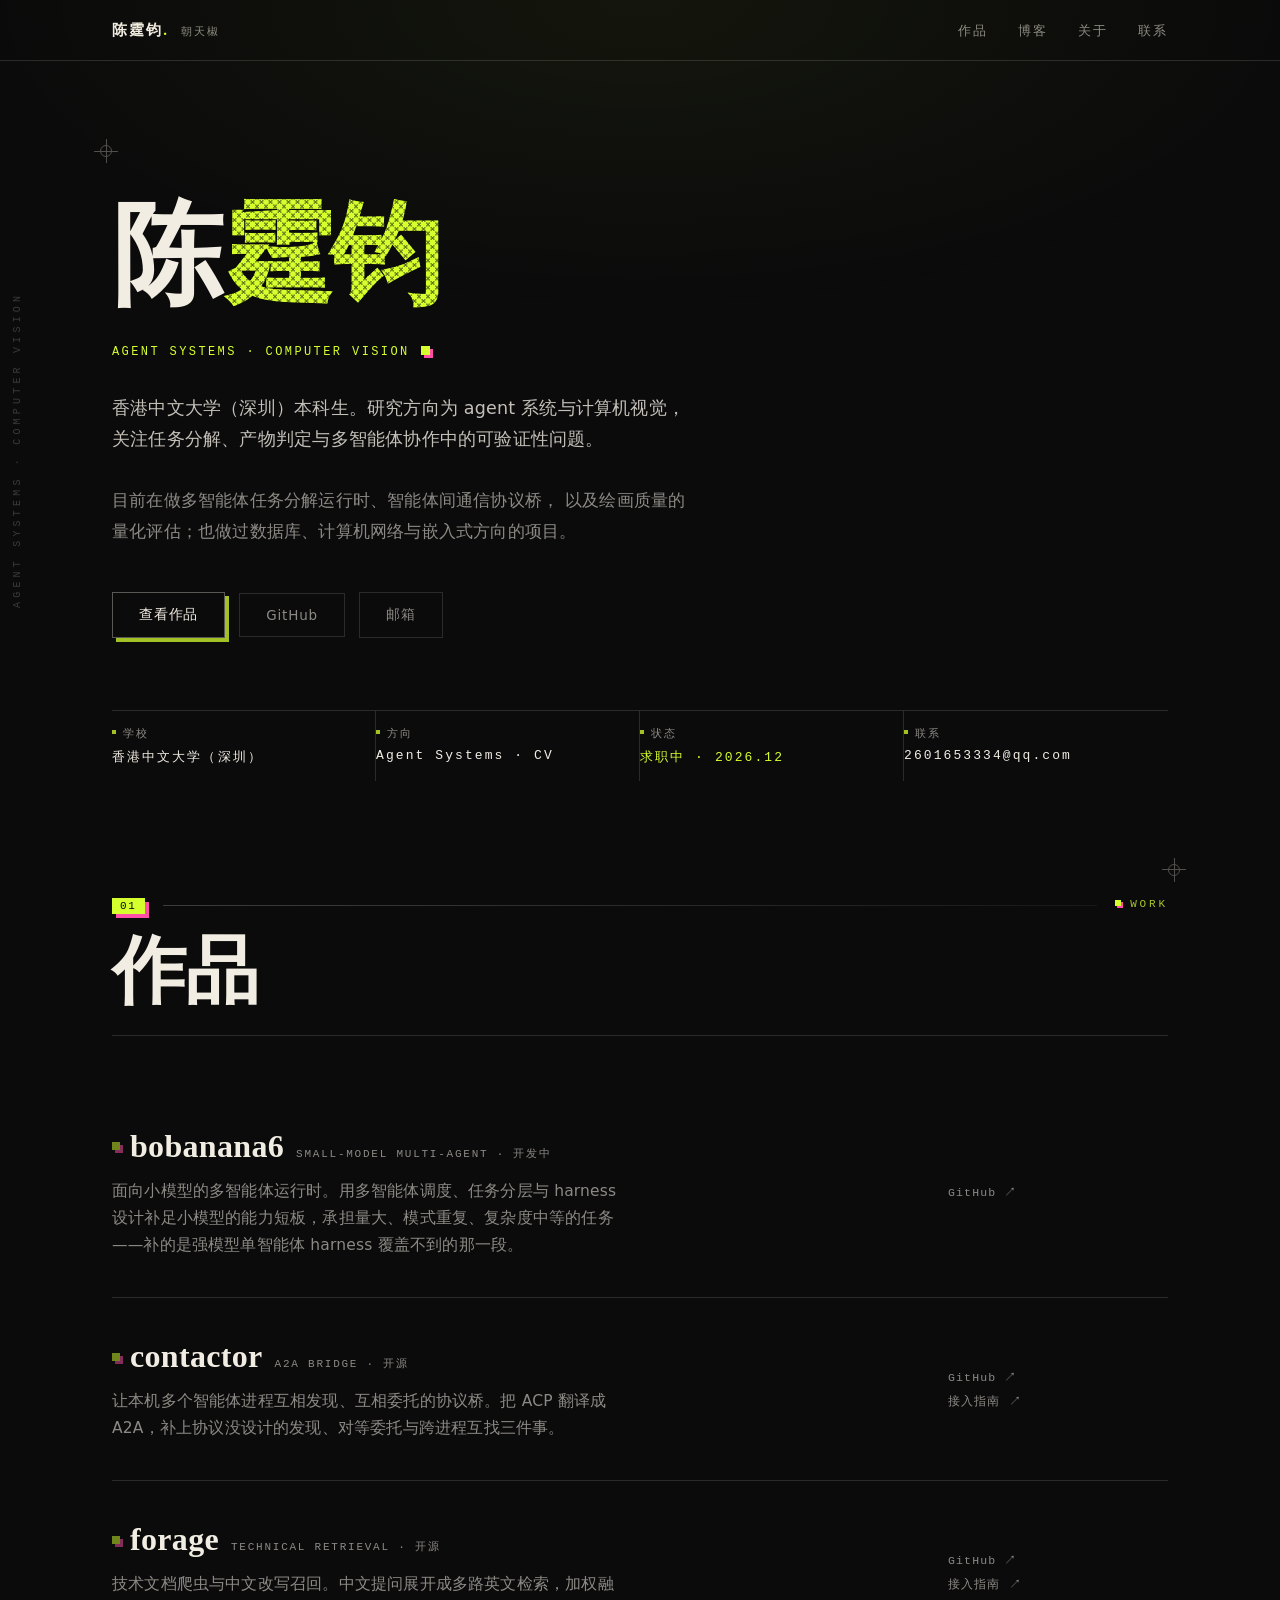
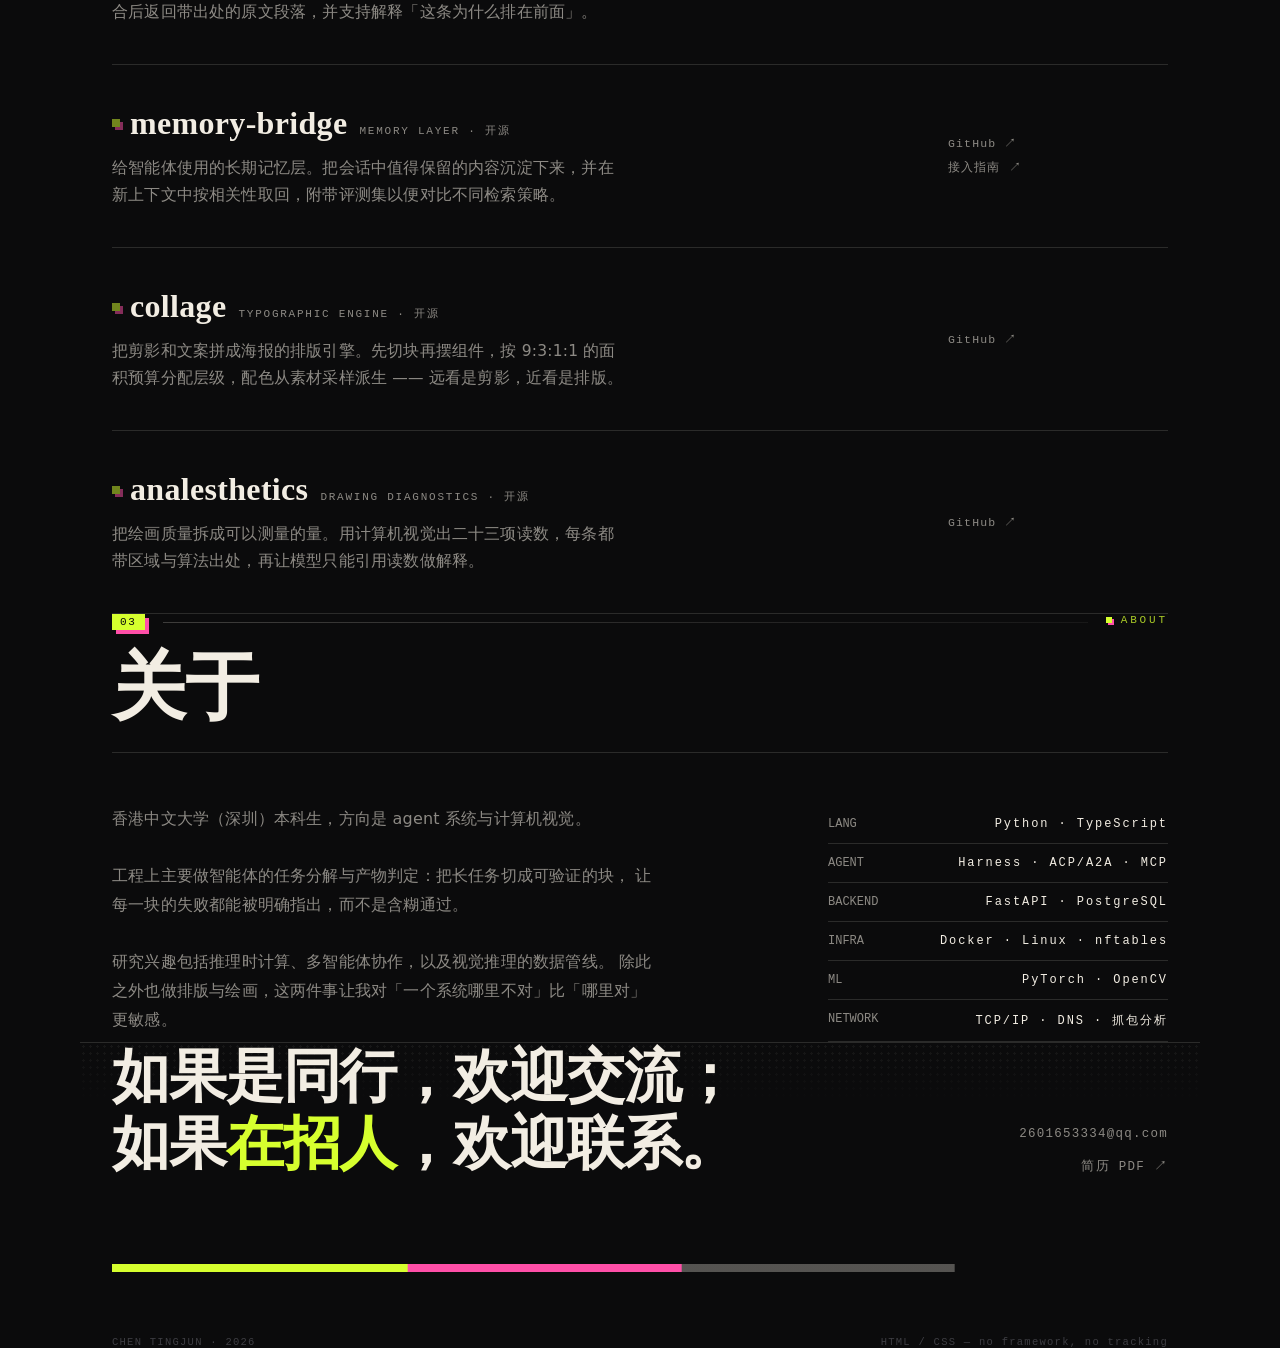
==== commit 23d5b7f6: "feat(motion): 入场动画 — 印版横向揭幕 + 标题遮罩显影 + 70ms 错峰；reduced-motion 归零" ====
--- a/index.html
+++ b/index.html
@@ -173,6 +173,7 @@
 <link rel="stylesheet" href="assets/print.css">
 </head>
 <body>
+<div class="boot" aria-hidden="true" style="position:fixed;inset:0;z-index:300;background:#0b0b0c;pointer-events:none"></div>
 
 <nav>
   <div class="wrap">
--- a/assets/print.css
+++ b/assets/print.css
@@ -4,42 +4,18 @@
    不碰字号、字距、行高，不改任何文案结构。
    ───────────────────────────────────────────────────────────── */
 :root{
-  --magenta:#FF2E93;
+  --magenta:#FF4FA8;
   --cyan:#00C8FF;
   --red:#E4442B;
   --acid-ink:#D6FF2E;
 }
 
-/* 胶片颗粒：极轻，只在大面积暗部可见 */
-body{
-  background-image:radial-gradient(rgba(255,255,255,.013) .6px, transparent .8px);
-  background-size:4px 4px;
-}
-
-/* 半调圆盘：品红（右上）+ 酸绿（左下），screen 叠色 */
+/* 背景回到原站：只有原有的顶部酸色光晕，不加网点 */
 .hero{position:relative}
-.hero::after{
-  content:"";position:absolute;z-index:0;pointer-events:none;
-  right:-7vw;top:-7vh;width:44vw;height:44vw;border-radius:50%;
-  background-image:radial-gradient(rgba(255,46,147,.95) 2.2px, transparent 2.4px);
-  background-size:11px 11px;
-  opacity:.28;mix-blend-mode:screen;
-  -webkit-mask-image:radial-gradient(circle at 50% 50%, #000 30%, transparent 66%);
-          mask-image:radial-gradient(circle at 50% 50%, #000 30%, transparent 66%);
-}
-.hero::before{
-  content:"";position:absolute;z-index:0;pointer-events:none;
-  left:-8vw;bottom:-16vh;width:26vw;height:26vw;border-radius:50%;
-  background-image:radial-gradient(rgba(214,255,46,.95) 1.9px, transparent 2.1px);
-  background-size:9px 9px;
-  opacity:.13;mix-blend-mode:screen;
-  -webkit-mask-image:radial-gradient(circle at 50% 50%, #000 26%, transparent 62%);
-          mask-image:radial-gradient(circle at 50% 50%, #000 26%, transparent 62%);
-}
 .hero > *:not(.halftone):not(.regmark){position:relative;z-index:1}
 
-/* 通用网点容器 */
-.halftone{
+/* 通用网点容器：保留选择器，但不再往背景铺网 */
+.halftone{display:none;
   position:absolute;inset:0;pointer-events:none;z-index:0;
   background-image:radial-gradient(rgba(255,46,147,.9) 1.1px, transparent 1.3px);
   background-size:6px 6px;opacity:.07;mix-blend-mode:screen;
@@ -69,10 +45,21 @@
 .btn.ghost{box-shadow:none;border-color:var(--line)}
 .btn.ghost:hover{box-shadow:2px 2px 0 rgba(242,237,227,.35)}
 
-/* 章节序号：做成小色块，像印刷里的色标条 */
+/* 章节序号：两块专色版错位 4px —— 字典 1.29 的 riso 判据
+   （两版错位 2–8px、边缘露出纯色；深层那块用 multiply 压暗） */
 .sec-idx{
-  color:#0b0b0c;background:var(--acid-ink);
+  display:inline-block;position:relative;isolation:isolate;
+  color:#0b0b0c;background:none;
   padding:2px 8px;letter-spacing:.14em;
+}
+/* 两块专色版：品红在后（-2）偏移 4px，荧光绿在前（-1）居中 —— 都是实色，不混色 */
+.sec-idx::after{
+  content:"";position:absolute;inset:0;z-index:-2;
+  background:var(--magenta);transform:translate(4px,4px);
+}
+.sec-idx::before{
+  content:"";position:absolute;inset:0;z-index:-1;
+  background:var(--acid-ink);
 }
 
 /* 作品行 hover：一丝品红渗墨，不做位移 */
@@ -108,9 +95,11 @@
 /* ③ 半调字：笔画里填网点，只给一个词用 */
 .ht{
   background-image:
-    radial-gradient(#D6FF2E 3.2px, transparent 3.45px),
-    linear-gradient(rgba(214,255,46,.30), rgba(214,255,46,.30));
-  background-size:6.5px 6.5px, 100% 100%;
+    radial-gradient(#D6FF2E 3px, transparent 3.2px),
+    radial-gradient(#D6FF2E 3px, transparent 3.2px),
+    linear-gradient(rgba(214,255,46,.42), rgba(214,255,46,.42));
+  background-size:9px 9px, 9px 9px, 100% 100%;
+  background-position:0 0, 4.5px 4.5px, 0 0;
   -webkit-background-clip:text;background-clip:text;
   color:transparent;
 }
@@ -127,18 +116,133 @@
 }
 @media (max-width:1240px){.rail{display:none}}
 
-/* ④ 页眉式章节条：编号 · 中文 · 刻度线 · 英文 */
-.sec-head{align-items:baseline}
-.sec-idx{align-self:center}
+/* ⑥ 字族搭配：三族分工，按"谁负责什么"而不是"哪个好看"
+   显示族（serif）：大标题 —— 拉丁走 Georgia，中文走宋体，靠衬线撑住版面
+   文本族（sans） ：正文与界面 —— 拉丁走系统 UI 字，中文走苹方/鸿蒙/雅黑
+   数据族（mono） ：编号、标签、参数 —— 等宽保证数字对齐、字距可控 */
+:root{
+  --display:Georgia,"Times New Roman","Songti SC","Noto Serif CJK SC","Source Han Serif SC",SimSun,serif;
+  --text:system-ui,-apple-system,"Segoe UI","PingFang SC","HarmonyOS Sans SC","MiSans","Microsoft YaHei",sans-serif;
+  --mono:ui-monospace,"JetBrains Mono","SF Mono",SFMono-Regular,Menlo,Consolas,"Liberation Mono",monospace;
+  --serif:var(--display);
+  --sans:var(--text);
+}
+
+body{
+  font-family:var(--text);
+  font-feature-settings:"kern" 1,"liga" 1;
+  text-rendering:optimizeLegibility;
+}
+h1,h2,.sec-title,.foot h2,.item h3,.step h3{
+  font-family:var(--display);
+  font-feature-settings:"kern" 1,"liga" 1,"onum" 0;
+}
+h1{font-weight:900}
+.sec-title{font-weight:900}
+.item h3{font-weight:700}
+
+/* 正文：中文微加字距，拉丁不加（靠 kern），混合行才不散 */
+.hero-sub,.item p,.about p,.step p{
+  font-family:var(--text);
+  letter-spacing:.012em;
+}
+.hero-sub code,.item p code{font-family:var(--mono);letter-spacing:0}
+
+/* 数据与标签：等宽 + 表格数字，冒号与数字才对齐 */
+.meta dd,.stack li span:last-child,.item h3 small,.sec-en,.sec-idx,
+.hero-role,.brand small,nav a{
+  font-family:var(--mono);
+  font-variant-numeric:tabular-nums;
+  letter-spacing:.16em;
+}
+.hero-role{letter-spacing:.2em}
+.sec-en{letter-spacing:.24em}
+
+/* 小字号正文别用衬线，笔画会糊 */
+.item p,.step p,.about p,.meta dd{font-weight:400}
+
+/* ⑤ 次级色：品红只做"色块"，不上字
+   分工：酸 = 字（半调名字 / 章节号底 / 按钮投影）
+        品红 = 块（页眉小方、字段小方、列表小方、hover 渗色）
+   颜色取荧光品红 #FF4FA8，与荧光绿在同一亮度带上，才不会一个跳一个闷 */
+
+.hero-role::after{
+  content:"";display:inline-block;width:9px;height:9px;
+  background:var(--acid-ink);margin-left:11px;vertical-align:middle;
+  transform:translateY(-1px);
+}
+
+/* 英文页眉前的小方块 */
+.sec-en{color:rgba(242,237,227,.44)}
+.sec-en::before{
+  content:"";display:inline-block;width:6px;height:6px;
+  background:var(--acid-ink);margin-right:9px;vertical-align:middle;
+  transform:translateY(-1px);
+}
+
+/* meta 字段名前的 4px 小方块（字色保持灰） */
+.meta dt::before{
+  content:"";display:inline-block;width:4px;height:4px;
+  background:rgba(214,255,46,.75);margin-right:7px;vertical-align:middle;
+  transform:translateY(-2px);
+}
+
+/* 作品标题前的方块：hover 变亮，当作选中标记 */
+.item h3{position:relative;padding-left:18px}
+.item h3::before{
+  content:"";position:absolute;left:0;top:.52em;width:8px;height:8px;
+  background:var(--acid-ink);opacity:.5;transition:opacity .25s ease,transform .25s ease;
+}
+.item:hover h3::before{opacity:1;transform:scale(1.15)}
+
+/* hover 用渗色，不改字色 */
+.item:hover{background:linear-gradient(90deg,rgba(214,255,46,.07),transparent 55%)}
+.links a:hover{color:var(--acid-ink)}
+footer a:hover{color:var(--acid-ink)}
+nav a:hover{color:var(--ink);text-decoration-color:rgba(214,255,46,.85)}
+
+/* 正文内链接：品红只做下划线 */
+.about a, .hero-sub a{text-decoration:underline;
+  text-decoration-color:rgba(255,79,168,.8);text-underline-offset:4px}
+
+/* 页脚色标条：三个 8px 方块，印刷对色用 */
+.foot::after{
+  content:"";display:block;width:100%;height:8px;margin-top:46px;
+  background:
+    linear-gradient(var(--acid-ink),var(--acid-ink)) left/28% 100% no-repeat,
+    linear-gradient(var(--magenta),var(--magenta)) 36% 0/28% 100% no-repeat,
+    linear-gradient(rgba(242,237,227,.32),rgba(242,237,227,.32)) 72% 0/28% 100% no-repeat;
+}
+
+/* 锚点跳转别被吸顶导航挡住 */
+section[id],footer[id]{scroll-margin-top:88px}
+
+/* ④ 页眉式章节条：上排 编号 —— 英文，下排大标题
+   大字号标题放不进同一行，所以拆两排（masthead 版式） */
+.sec-head{
+  display:flex;flex-wrap:wrap;align-items:baseline;
+  column-gap:18px;row-gap:14px;
+  border-bottom:1px solid var(--line);padding-bottom:22px;margin-bottom:52px;
+}
+.sec-idx{order:1;align-self:center;font-size:11px}
 .sec-rule{
-  flex:1;height:1px;align-self:center;
+  order:2;flex:1;height:1px;align-self:center;
   background:linear-gradient(90deg,rgba(242,237,227,.22),rgba(242,237,227,.06));
-  margin:0 4px;
-}
-.sec-en{
-  font-family:var(--mono);font-size:10px;letter-spacing:.26em;
-  color:rgba(242,237,227,.40);white-space:nowrap;
-}
+}
+.sec-en{order:3;font-family:var(--mono);font-size:10px;letter-spacing:.26em;
+  color:rgba(214,255,46,.78);white-space:nowrap}
+.sec-title{order:4;flex:0 0 100%;margin-top:6px}
+
+/* ① 非均匀字阶：只在一个点上做大跳变
+   17 → 22（列表标题）→ 78（章节标题）→ 112（主标题）
+   中间不留 1.6rem 那种"温吞"的档位，层级靠"跳"区分，不靠"多" */
+.hero h1, h1{font-size:clamp(3.4rem,9vw,7rem);line-height:1.06}
+.sec-title{font-size:clamp(2.4rem,6vw,4.6rem);line-height:1.02;letter-spacing:-.012em}
+.sec-head{padding-bottom:26px;margin-bottom:52px}
+.item h3{font-size:clamp(1.45rem,2.5vw,2rem);letter-spacing:.01em;line-height:1.25}
+.step h3{font-size:1.3rem}
+.foot h2{font-size:clamp(2rem,5vw,3.6rem);line-height:1.18}
+.about p{font-size:16.5px}
 
 /* ① 字阶与行高：正文抬到 17px，暗底更耐读 */
 .hero-sub{font-size:17px;line-height:1.92}
@@ -161,3 +265,101 @@
   .hero::after{width:64vw;height:64vw;right:-18vw;opacity:.22}
   .hero::before{display:none}
 }
+
+/* ⑦ 按字典 ch2 补的四条（判据见 dict/ch2-typography） */
+
+/* 2.21 断行控制：标题 balance，正文 pretty（Chrome 151 均支持） */
+h1,.sec-title,.foot h2,.item h3{text-wrap:balance}
+.hero-sub,.item p,.about p,.step p{text-wrap:pretty}
+
+/* 2.2 行高：正文回到 1.5–1.8 区间（原来 1.9–2.02 偏松） */
+.hero-sub{line-height:1.78}
+.item p{line-height:1.75}
+.about p{line-height:1.8}
+.step p{line-height:1.75}
+
+/* 2.3 字距：标题必须负值，footer 之前是 +0.02em */
+.foot h2{letter-spacing:-.02em}
+.sec-title{letter-spacing:-.02em}
+
+/* 2.4 行宽：about 之前 40 字/行，超 35 字上限 */
+.about p{max-width:34em}
+
+/* 2.10 小字区层级：13/12.5/10.5 三档挤在一起，收成 12 / 11 两档 */
+.sec-en{font-size:11px}
+.meta dt{font-size:11px}
+.hero-role{font-size:12px}
+.item h3 small{font-size:11px}
+
+/* 2.7 垂直节奏：段间距取行高的整数倍，不再随手写 margin */
+.hero-sub+.hero-sub{margin-top:1lh}
+.about p+p{margin-top:1lh}
+
+/* 同一个语言：凡是荧光绿的实心块，背后垫一块实色品红（偏移 3px），不混色
+   —— 这是把「两版套印」这件小事铺满全站的方式，也正好是色彩丰富度的来源 */
+.hero-role::after{box-shadow:3px 3px 0 var(--magenta)}
+.sec-en::before{box-shadow:2px 2px 0 var(--magenta)}
+.item h3::before{box-shadow:3px 3px 0 var(--magenta)}
+.btn:hover{box-shadow:3px 3px 0 var(--magenta)}
+
+/* ⑧ 入场动画：一次「印版抬起 + 标题显影」
+   判据来自 dict/ch6：入场 opacity+位移 8–24px（6.4）、错峰 40–80ms（6.6）、
+   clip-path 做揭示而不是 opacity 冒充（6.7）、ease-out（6.1）、总时长 ≤900ms（6.3）、
+   reduced-motion 归零（6.20） */
+
+/* 幕布：同色暗底，只有一条酸色下缘，向上抬起 —— 像印版离纸 */
+.boot{
+  position:fixed;inset:0;z-index:300;pointer-events:none;
+  background:#0b0b0c;border-right:2px solid var(--acid-ink);
+  transform:translateX(0);
+}
+/* 幕布自带同一道光晕，否则揭幕时会出现一条硬缝 */
+.boot::before{
+  content:"";position:absolute;inset:0;
+  background:radial-gradient(ellipse 80% 50% at 50% 0%,rgba(214,255,46,.05),transparent 70%);
+}
+html.js .boot{animation:bootWipe .46s cubic-bezier(.22,.8,.24,1) 0s forwards}
+@keyframes bootWipe{
+  0%{transform:translateX(0)}
+  100%{transform:translateX(101%)}
+}
+html:not(.js) .boot{display:none}
+
+/* 主标题：从左向右遮罩显影（与阅读方向一致） */
+/* 标题不淡入，只做遮罩显影 —— 字是"印"出来的，不是"显"出来的 */
+html.js .hero h1{animation:titleIn .58s cubic-bezier(.22,.8,.24,1) .16s both}
+@keyframes titleIn{
+  from{clip-path:inset(0 100% 0 0);transform:translateY(10px)}
+  to{clip-path:inset(0 0 0 0);transform:none}
+}
+
+/* 身份行 / 正文 / 按钮 / meta：错峰 70ms，位移 12px */
+html.js .hero .hero-role{animation:fadeUp .45s cubic-bezier(.22,.8,.24,1) .40s both}
+html.js .hero .hero-sub{animation:fadeUp .45s cubic-bezier(.22,.8,.24,1) .47s both}
+html.js .hero .hero-sub+.hero-sub{animation-delay:.54s}
+html.js .hero .cta-row{animation:fadeUp .45s cubic-bezier(.22,.8,.24,1) .60s both}
+html.js .hero .meta{animation:fadeUp .45s cubic-bezier(.22,.8,.24,1) .66s both}
+@keyframes fadeUp{
+  from{opacity:0;transform:translateY(12px)}
+  to{opacity:1;transform:none}
+}
+
+/* 印版归位：身份行后的酸方块，背后的品红从 14px 收到 3px —— 套准的那一下 */
+html.js .hero .hero-role::after{animation:registerIn .7s cubic-bezier(.22,.8,.24,1) .42s both}
+@keyframes registerIn{
+  from{box-shadow:14px 10px 0 var(--magenta)}
+  to{box-shadow:3px 3px 0 var(--magenta)}
+}
+
+/* 导航直接在场，作为视觉锚点，不参与入场 */
+
+@media (prefers-reduced-motion:reduce){
+  html.js .boot{display:none;animation:none}
+  html.js .hero h1,
+  html.js .hero .hero-role,
+  html.js .hero .hero-sub,
+  html.js .hero .cta-row,
+  html.js .hero .meta,
+  html.js .hero .hero-role::after,
+  html.js nav{animation:none !important}
+}
